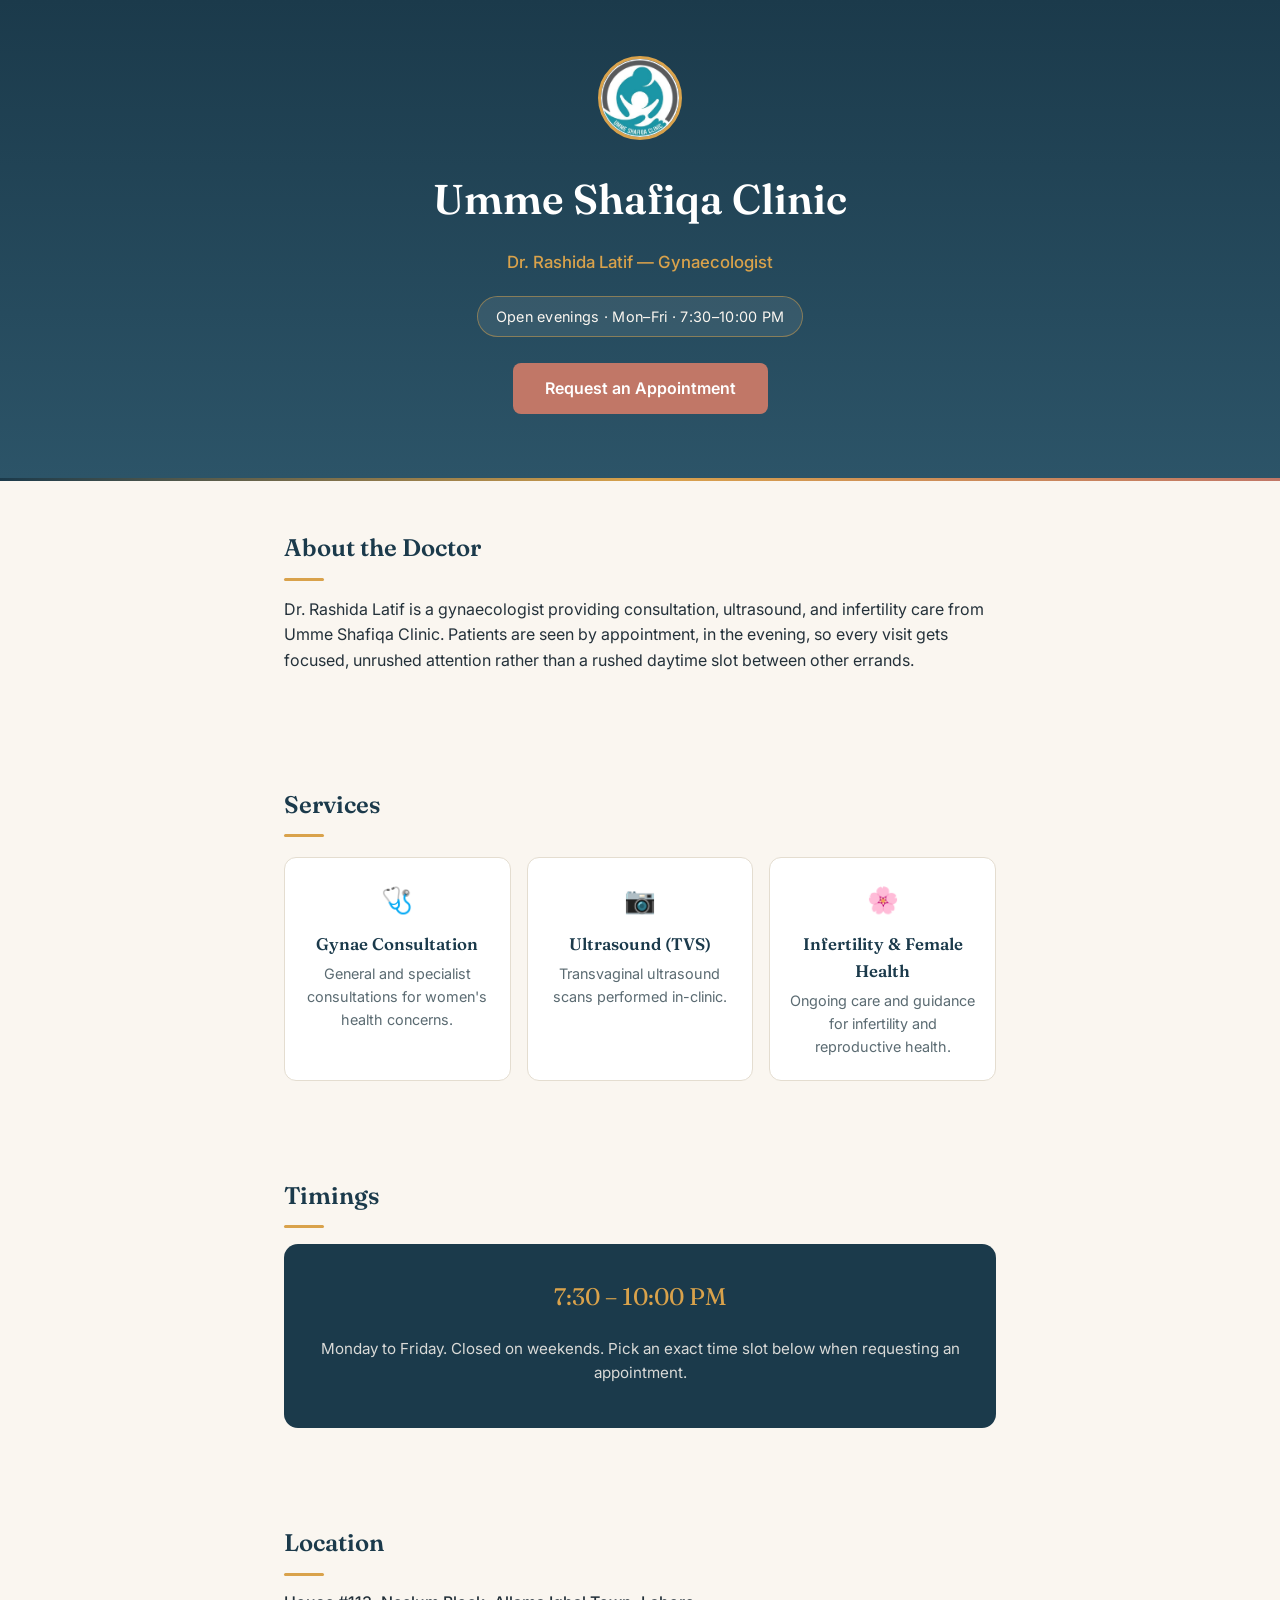
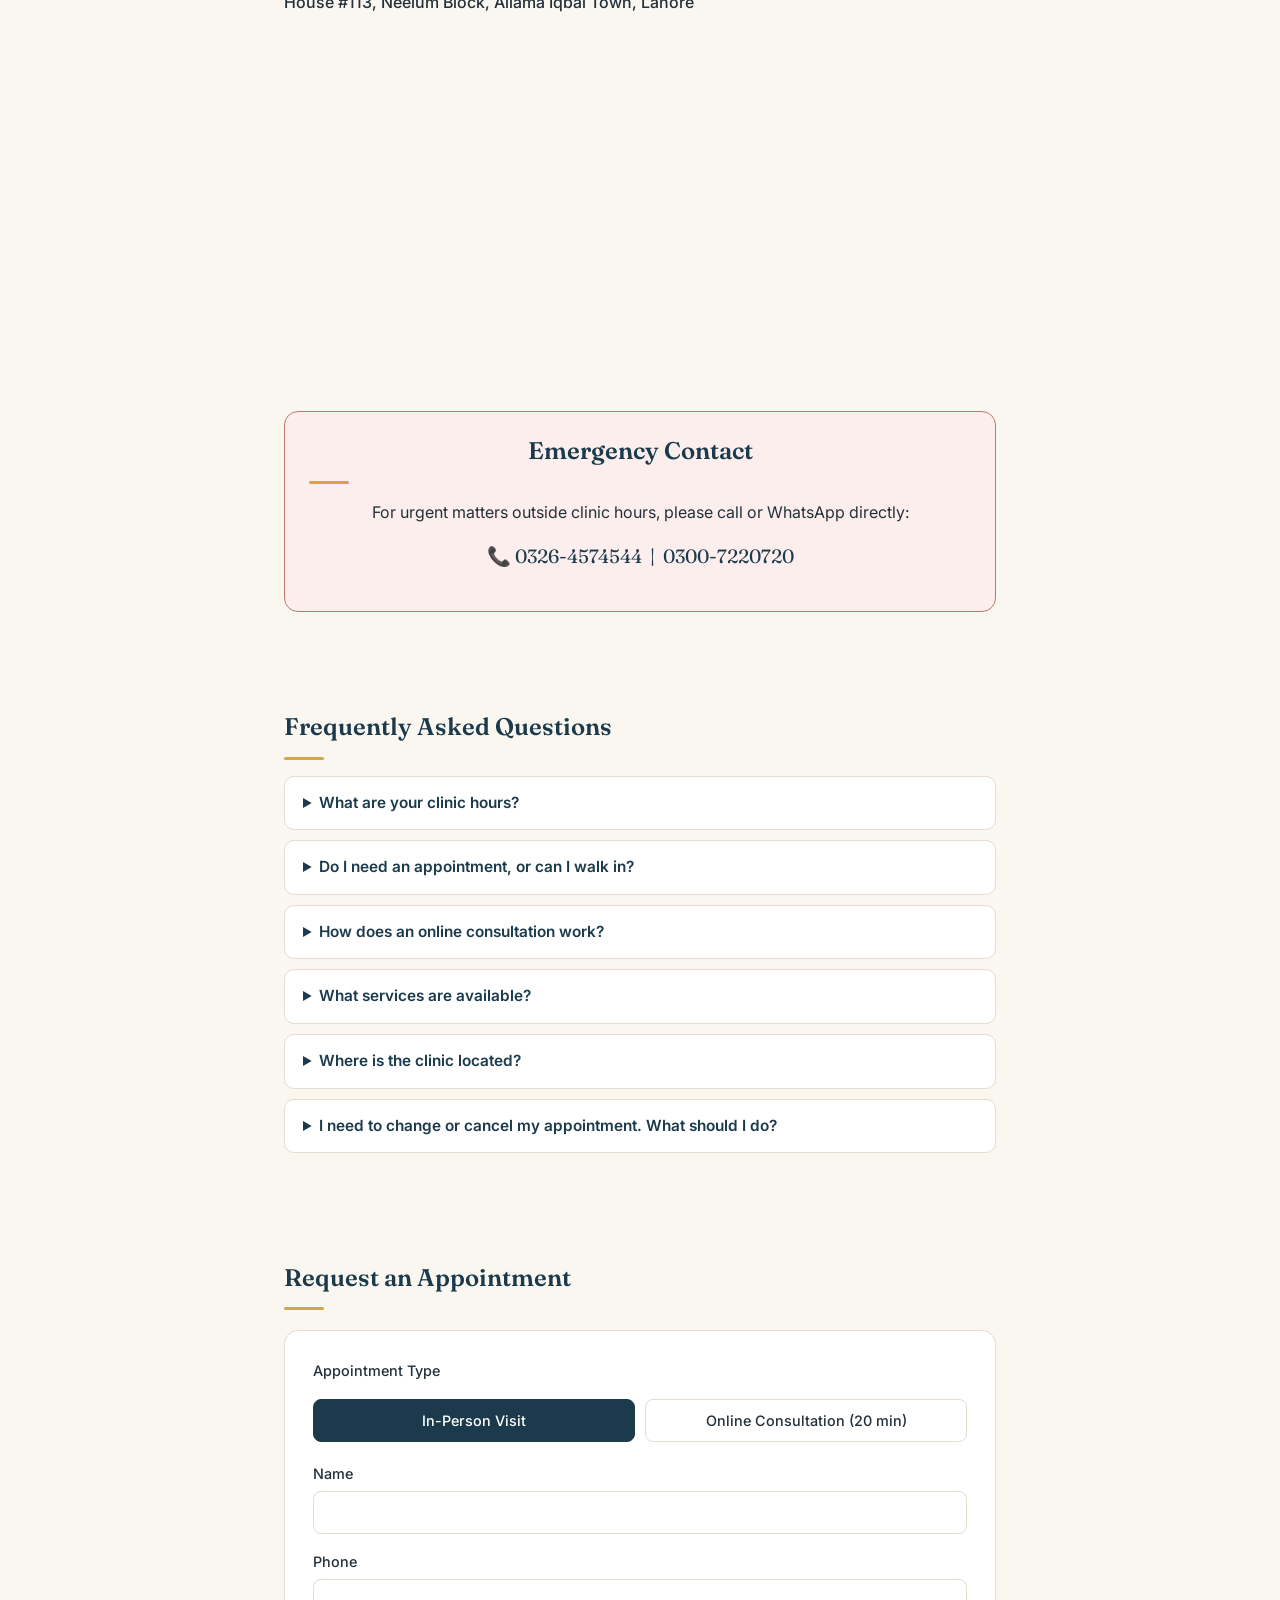
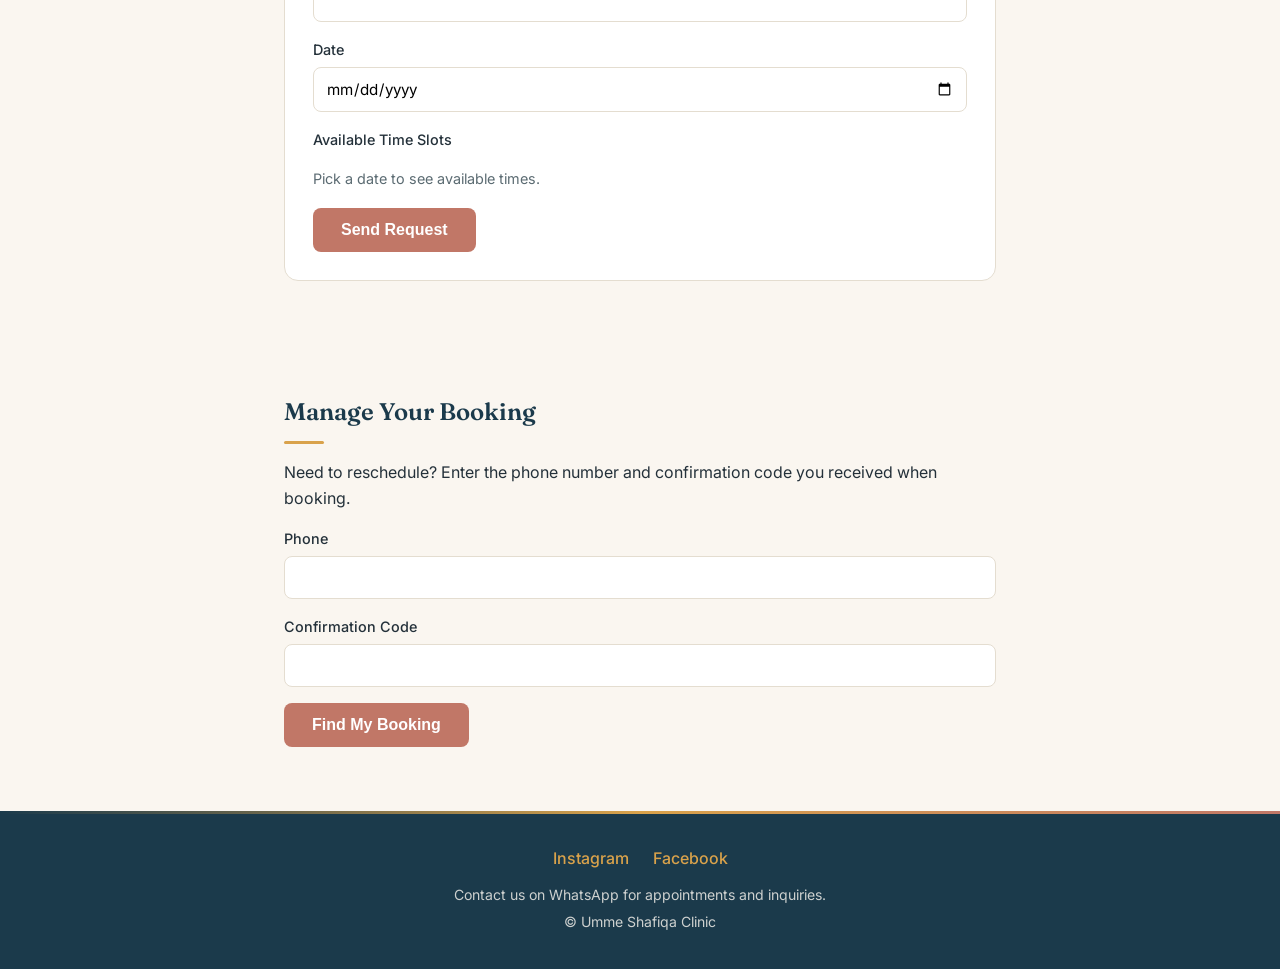
==== index.html @ 38d0b1f6 "Add confirmation codes, refund-flag email, and patient self-service reschedule" ====
<!DOCTYPE html>
<html lang="en">
<head>
<meta charset="UTF-8">
<meta name="viewport" content="width=device-width, initial-scale=1.0">
<title>Umme Shafiqa Clinic — Dr. Rashida Latif, Gynaecologist</title>
<meta name="description" content="Evening gynaecology consultations, ultrasound, and infertility care with Dr. Rashida Latif in Allama Iqbal Town, Lahore.">
<link rel="stylesheet" href="style.css">
<link rel="icon" type="image/jpeg" href="logo.jpeg">
</head>
<body>

<header class="hero">
  <img src="logo.jpeg" alt="Umme Shafiqa Clinic Logo" class="logo">
  <h1>Umme Shafiqa Clinic</h1>
  <p class="doctor">Dr. Rashida Latif — Gynaecologist</p>
  <span class="hours-badge">Open evenings · Mon–Fri · 7:30–10:00 PM</span>
  <br>
  <a href="#appointment" class="hero-cta">Request an Appointment</a>
</header>
<hr class="horizon">

<section class="info">
  <h2>About the Doctor</h2>
  <p>Dr. Rashida Latif is a gynaecologist providing consultation, ultrasound, and infertility care from Umme Shafiqa Clinic. Patients are seen by appointment, in the evening, so every visit gets focused, unrushed attention rather than a rushed daytime slot between other errands.</p>
</section>

<section class="info">
  <h2>Services</h2>
  <div class="services-grid">
    <div class="service-card">
      <div class="icon">🩺</div>
      <h3>Gynae Consultation</h3>
      <p>General and specialist consultations for women's health concerns.</p>
    </div>
    <div class="service-card">
      <div class="icon">📷</div>
      <h3>Ultrasound (TVS)</h3>
      <p>Transvaginal ultrasound scans performed in-clinic.</p>
    </div>
    <div class="service-card">
      <div class="icon">🌸</div>
      <h3>Infertility &amp; Female Health</h3>
      <p>Ongoing care and guidance for infertility and reproductive health.</p>
    </div>
  </div>
</section>

<section class="info">
  <h2>Timings</h2>
  <div class="timings-strip">
    <span class="slot">7:30 – 10:00 PM</span>
    <p>Monday to Friday. Closed on weekends. Pick an exact time slot below when requesting an appointment.</p>
  </div>
</section>

<section class="info">
  <h2>Location</h2>
  <p class="address">House #113, Neelum Block, Allama Iqbal Town, Lahore</p>
  <iframe class="map-frame" loading="lazy"
    src="https://www.google.com/maps?q=House+113+Neelum+Block+Allama+Iqbal+Town+Lahore&output=embed">
  </iframe>
</section>

<section class="info">
  <div class="emergency-strip">
    <h2>Emergency Contact</h2>
    <p>For urgent matters outside clinic hours, please call or WhatsApp directly:</p>
    <p class="emergency-numbers">📞 0326-4574544 &nbsp;|&nbsp; 0300-7220720</p>
  </div>
</section>

<section class="info">
  <h2>Frequently Asked Questions</h2>
  <div class="faq-list">
    <details class="faq-item">
      <summary>What are your clinic hours?</summary>
      <p>Monday to Friday, 7:30 PM to 10:00 PM. Closed on weekends.</p>
    </details>
    <details class="faq-item">
      <summary>Do I need an appointment, or can I walk in?</summary>
      <p>Appointments are strongly recommended. You can request a specific time slot through the form below, either for an in-person visit or an online consultation.</p>
    </details>
    <details class="faq-item">
      <summary>How does an online consultation work?</summary>
      <p>Select "Online Consultation" when booking, pay the consultation fee via JazzCash/EasyPaisa or Meezan Bank, and upload a screenshot of the payment. Your slot is confirmed once the payment is verified.</p>
    </details>
    <details class="faq-item">
      <summary>What services are available?</summary>
      <p>Gynaecological consultations, transvaginal ultrasound (TVS), and infertility and female health care.</p>
    </details>
    <details class="faq-item">
      <summary>Where is the clinic located?</summary>
      <p>House #113, Neelum Block, Allama Iqbal Town, Lahore. See the map above for directions.</p>
    </details>
    <details class="faq-item">
      <summary>I need to change or cancel my appointment. What should I do?</summary>
      <p>Please contact us directly on WhatsApp or call the number listed under Emergency Contact above.</p>
    </details>
  </div>
</section>

<section class="info" id="appointment">
  <h2>Request an Appointment</h2>
  <form id="appointment-form">
    <label>Appointment Type</label>
    <div class="type-toggle">
      <button type="button" class="type-btn selected" data-type="physical">In-Person Visit</button>
      <button type="button" class="type-btn" data-type="online">Online Consultation (20 min)</button>
    </div>

    <div id="payment-info" class="payment-info" style="display:none;">
      <h3>Payment Details</h3>
      <p>Please pay the consultation fee via one of the below, then upload a screenshot of the payment before submitting.</p>
      <p><strong>JazzCash / EasyPaisa:</strong> 0300-7605291</p>
      <p><strong>Meezan Bank:</strong> 02120103496572</p>
      <p><strong>Account Title:</strong> Rashida Parveen</p>
      <label>Payment Screenshot
        <input type="file" id="payment_screenshot" accept="image/*">
      </label>
    </div>

    <label>Name
      <input type="text" id="name" required>
    </label>
    <label>Phone
      <input type="tel" id="phone" required>
    </label>
    <label>Date
      <input type="date" id="appointment_date" required>
    </label>
    <label>Available Time Slots</label>
    <div id="slot-picker" class="slot-picker">
      <p class="slot-hint">Pick a date to see available times.</p>
    </div>
    <input type="hidden" id="selected_slot">
    <button type="submit" id="submit-btn" disabled>Send Request</button>
  </form>
  <p id="form-message"></p>
</section>

<section class="info" id="manage-booking">
  <h2>Manage Your Booking</h2>
  <p>Need to reschedule? Enter the phone number and confirmation code you received when booking.</p>
  <form id="lookup-form">
    <label>Phone
      <input type="tel" id="lookup-phone" required>
    </label>
    <label>Confirmation Code
      <input type="text" id="lookup-code" required style="text-transform: uppercase;">
    </label>
    <button type="submit">Find My Booking</button>
  </form>
  <p id="lookup-message"></p>

  <div id="reschedule-panel" style="display:none;">
    <h3 id="reschedule-current"></h3>
    <label>New Date
      <input type="date" id="reschedule-date">
    </label>
    <label>New Time</label>
    <div id="reschedule-slot-picker" class="slot-picker"></div>
    <input type="hidden" id="reschedule-selected-slot">
    <button type="button" id="reschedule-submit-btn" disabled>Confirm New Time</button>
  </div>
</section>

<hr class="horizon">
<footer>
  <div class="social-links">
    <a href="https://instagram.com/ummeshafiqaclinic" target="_blank" rel="noopener">Instagram</a>
    <a href="#" target="_blank" rel="noopener">Facebook</a>
  </div>
  <p>Contact us on WhatsApp for appointments and inquiries.</p>
  <p>&copy; Umme Shafiqa Clinic</p>
</footer>

<script>
const BACKEND = 'https://umme-shafiqa-backend-b8cwevgzcfgya3fe.austriaeast-01.azurewebsites.net';
let appointmentType = 'physical';
document.querySelectorAll('.type-btn').forEach(btn => {
  btn.addEventListener('click', () => {
    document.querySelectorAll('.type-btn').forEach(b => b.classList.remove('selected'));
    btn.classList.add('selected');
    appointmentType = btn.dataset.type;
    document.getElementById('payment-info').style.display = appointmentType === 'online' ? 'block' : 'none';
  });
});
const dateInput = document.getElementById('appointment_date');
const todayStr = new Date().toLocaleDateString('en-CA'); // YYYY-MM-DD in local time
dateInput.min = todayStr;
const slotPicker = document.getElementById('slot-picker');
const selectedSlotInput = document.getElementById('selected_slot');
const submitBtn = document.getElementById('submit-btn');

function formatTime12h(t) {
  const [h, m] = t.split(':').map(Number);
  const period = h >= 12 ? 'PM' : 'AM';
  const hour12 = ((h + 11) % 12) + 1;
  return `${hour12}:${m.toString().padStart(2, '0')} ${period}`;
}

dateInput.addEventListener('change', () => {
  const chosenDate = dateInput.value;
  selectedSlotInput.value = '';
  submitBtn.disabled = true;
  if (!chosenDate) return;

  slotPicker.innerHTML = '<p class="slot-hint">Loading available times...</p>';

  fetch(`${BACKEND}/available-slots?for_date=${chosenDate}`)
    .then(res => res.json())
    .then(data => {
      if (!data.open) {
        slotPicker.innerHTML = '<p class="slot-hint">Clinic is closed on this day. Please choose Mon–Fri.</p>';
        return;
      }
      slotPicker.innerHTML = '';
      data.slots.forEach(slot => {
        const btn = document.createElement('button');
        btn.type = 'button';
        const disabled = slot.full || slot.past;
        let label = formatTime12h(slot.time);
        if (slot.past) label += ' — Past';
        else if (slot.full) label += ' — Fully Booked';
        btn.className = 'slot-btn' + (disabled ? ' full' : '');
        btn.textContent = label;
        btn.disabled = disabled;
        btn.title = slot.past ? 'This time has already passed' : (slot.full ? 'Fully booked, please choose another time' : `${slot.remaining} spot(s) left`);
        btn.addEventListener('click', () => {
          document.querySelectorAll('.slot-btn').forEach(b => b.classList.remove('selected'));
          btn.classList.add('selected');
          selectedSlotInput.value = slot.time;
          submitBtn.disabled = false;
        });
        slotPicker.appendChild(btn);
      });
    })
    .catch(() => {
      slotPicker.innerHTML = '<p class="slot-hint">Could not load slots. Please try again.</p>';
    });
});

document.getElementById('appointment-form').addEventListener('submit', function(e) {
  e.preventDefault();
  if (!selectedSlotInput.value) return;

  if (dateInput.value < todayStr) {
    document.getElementById('form-message').textContent = "Please choose a present or future date.";
    return;
  }

  const screenshotInput = document.getElementById('payment_screenshot');
  if (appointmentType === 'online' && (!screenshotInput.files || screenshotInput.files.length === 0)) {
    document.getElementById('form-message').textContent = "Please upload your payment screenshot to book an online consultation.";
    return;
  }

  const formData = new FormData();
  formData.append('name', document.getElementById('name').value);
  formData.append('phone', document.getElementById('phone').value);
  formData.append('appointment_date', dateInput.value);
  formData.append('appointment_time', selectedSlotInput.value);
  formData.append('appointment_type', appointmentType);
  if (appointmentType === 'online' && screenshotInput.files[0]) {
    formData.append('payment_screenshot', screenshotInput.files[0]);
  }

  fetch(`${BACKEND}/inquiries`, {
    method: 'POST',
    body: formData
  })
  .then(async res => {
    const result = await res.json();
    if (!res.ok) throw new Error(result.detail || 'Something went wrong');
    const baseMessage = appointmentType === 'online'
      ? "Thank you! Your request is pending — we'll confirm once your payment is verified."
      : "Thank you! Your request has been received.";
    document.getElementById('form-message').innerHTML =
      `${baseMessage}<br><strong>Your confirmation code: ${result.confirmation_code}</strong><br>Save this — you'll need your phone number and this code to reschedule below if needed.`;
    document.getElementById('appointment-form').reset();
    document.querySelectorAll('.type-btn').forEach(b => b.classList.remove('selected'));
    document.querySelector('.type-btn[data-type="physical"]').classList.add('selected');
    appointmentType = 'physical';
    document.getElementById('payment-info').style.display = 'none';
    slotPicker.innerHTML = '<p class="slot-hint">Pick a date to see available times.</p>';
    submitBtn.disabled = true;
  })
  .catch(err => {
    document.getElementById('form-message').textContent = err.message || "Something went wrong. Please try WhatsApp instead.";
  });
});

// --- Manage Your Booking (self-service reschedule) ---
let activeLookup = null;
const rescheduleDateInput = document.getElementById('reschedule-date');
const rescheduleSlotPicker = document.getElementById('reschedule-slot-picker');
const rescheduleSelectedSlot = document.getElementById('reschedule-selected-slot');
const rescheduleSubmitBtn = document.getElementById('reschedule-submit-btn');
rescheduleDateInput.min = todayStr;

document.getElementById('lookup-form').addEventListener('submit', function(e) {
  e.preventDefault();
  const phone = document.getElementById('lookup-phone').value;
  const code = document.getElementById('lookup-code').value;
  document.getElementById('lookup-message').textContent = 'Searching...';

  fetch(`${BACKEND}/my-booking/lookup`, {
    method: 'POST',
    headers: {'Content-Type': 'application/json'},
    body: JSON.stringify({ phone, confirmation_code: code })
  })
  .then(async res => {
    const result = await res.json();
    if (!res.ok) throw new Error(result.detail || 'Booking not found');
    activeLookup = { phone, confirmation_code: code };
    document.getElementById('lookup-message').textContent = '';
    document.getElementById('reschedule-panel').style.display = 'block';
    const typeLabel = result.appointment_type === 'online' ? 'Online Consultation' : 'In-Person Visit';
    document.getElementById('reschedule-current').textContent =
      `${result.name} — currently booked: ${result.appointment_date} at ${formatTime12h(result.appointment_time)} (${typeLabel})`;
  })
  .catch(err => {
    activeLookup = null;
    document.getElementById('reschedule-panel').style.display = 'none';
    document.getElementById('lookup-message').textContent = err.message;
  });
});

rescheduleDateInput.addEventListener('change', () => {
  const chosenDate = rescheduleDateInput.value;
  rescheduleSelectedSlot.value = '';
  rescheduleSubmitBtn.disabled = true;
  if (!chosenDate) return;

  rescheduleSlotPicker.innerHTML = '<p class="slot-hint">Loading available times...</p>';
  fetch(`${BACKEND}/available-slots?for_date=${chosenDate}`)
    .then(res => res.json())
    .then(data => {
      if (!data.open) {
        rescheduleSlotPicker.innerHTML = '<p class="slot-hint">Clinic is closed on this day. Please choose Mon–Fri.</p>';
        return;
      }
      rescheduleSlotPicker.innerHTML = '';
      data.slots.forEach(slot => {
        const btn = document.createElement('button');
        btn.type = 'button';
        const disabled = slot.full || slot.past;
        let label = formatTime12h(slot.time);
        if (slot.past) label += ' — Past';
        else if (slot.full) label += ' — Fully Booked';
        btn.className = 'slot-btn' + (disabled ? ' full' : '');
        btn.textContent = label;
        btn.disabled = disabled;
        btn.addEventListener('click', () => {
          document.querySelectorAll('#reschedule-slot-picker .slot-btn').forEach(b => b.classList.remove('selected'));
          btn.classList.add('selected');
          rescheduleSelectedSlot.value = slot.time;
          rescheduleSubmitBtn.disabled = false;
        });
        rescheduleSlotPicker.appendChild(btn);
      });
    })
    .catch(() => {
      rescheduleSlotPicker.innerHTML = '<p class="slot-hint">Could not load slots. Please try again.</p>';
    });
});

rescheduleSubmitBtn.addEventListener('click', () => {
  if (!activeLookup || !rescheduleSelectedSlot.value) return;
  fetch(`${BACKEND}/my-booking/reschedule`, {
    method: 'POST',
    headers: {'Content-Type': 'application/json'},
    body: JSON.stringify({
      phone: activeLookup.phone,
      confirmation_code: activeLookup.confirmation_code,
      new_date: rescheduleDateInput.value,
      new_time: rescheduleSelectedSlot.value
    })
  })
  .then(async res => {
    const result = await res.json();
    if (!res.ok) throw new Error(result.detail || 'Could not reschedule');
    document.getElementById('lookup-message').textContent =
      `Done — your appointment is now on ${result.new_date} at ${formatTime12h(result.new_time)}.`;
    document.getElementById('reschedule-panel').style.display = 'none';
    document.getElementById('lookup-form').reset();
  })
  .catch(err => {
    alert(err.message);
  });
});
</script>

</body>
</html>
---- style.css ----
@import url('https://fonts.googleapis.com/css2?family=Fraunces:opsz,wght@9..144,400;9..144,500;9..144,600&family=Inter:wght@400;500;600&display=swap');

:root {
  --navy: #1B3A4B;
  --navy-light: #2C5468;
  --cream: #FAF6F0;
  --amber: #D9A24B;
  --rose: #C17767;
  --slate: #24313A;
  --slate-soft: #5B6B72;
  --line: #E4DDD0;
}

* { box-sizing: border-box; }

body {
  margin: 0;
  font-family: 'Inter', sans-serif;
  background: var(--cream);
  color: var(--slate);
  line-height: 1.6;
}

h1, h2, h3 {
  font-family: 'Fraunces', serif;
  font-weight: 600;
  margin: 0 0 0.4em;
}

a { color: var(--navy); }

/* Horizon divider — the signature element: a dusk gradient line between sections */
.horizon {
  height: 3px;
  width: 100%;
  background: linear-gradient(90deg, var(--navy) 0%, var(--amber) 50%, var(--rose) 100%);
  border: none;
  margin: 0;
}

/* Hero */
header.hero {
  background: linear-gradient(180deg, var(--navy) 0%, var(--navy-light) 100%);
  color: var(--cream);
  text-align: center;
  padding: 56px 24px 64px;
}

header.hero .logo {
  width: 84px;
  height: 84px;
  border-radius: 50%;
  object-fit: cover;
  border: 3px solid var(--amber);
  margin-bottom: 18px;
}

header.hero h1 {
  font-size: clamp(1.8rem, 4vw, 2.6rem);
  color: #fff;
}

header.hero .doctor {
  font-size: 1.05rem;
  color: var(--amber);
  margin-bottom: 20px;
  font-weight: 500;
}

.hours-badge {
  display: inline-block;
  background: rgba(255,255,255,0.08);
  border: 1px solid rgba(217,162,75,0.5);
  color: var(--cream);
  padding: 8px 18px;
  border-radius: 999px;
  font-size: 0.9rem;
  letter-spacing: 0.3px;
  margin-bottom: 26px;
}

.hero-cta {
  display: inline-block;
  background: var(--rose);
  color: #fff;
  text-decoration: none;
  font-weight: 600;
  padding: 13px 32px;
  border-radius: 8px;
  font-size: 1rem;
  transition: transform 0.15s ease, box-shadow 0.15s ease;
}

.hero-cta:hover {
  transform: translateY(-2px);
  box-shadow: 0 6px 18px rgba(0,0,0,0.2);
}

/* Sections */
section.info {
  max-width: 760px;
  margin: 0 auto;
  padding: 48px 24px;
}

section.info h2 {
  font-size: 1.5rem;
  color: var(--navy);
  margin-bottom: 0.6em;
}

section.info h2::after {
  content: "";
  display: block;
  width: 40px;
  height: 3px;
  background: var(--amber);
  margin-top: 10px;
  border-radius: 2px;
}

/* Services as cards */
.services-grid {
  display: grid;
  grid-template-columns: repeat(auto-fit, minmax(200px, 1fr));
  gap: 16px;
  margin-top: 20px;
}

.service-card {
  background: #fff;
  border: 1px solid var(--line);
  border-radius: 12px;
  padding: 22px 18px;
  text-align: center;
}

.service-card .icon {
  font-size: 1.6rem;
  margin-bottom: 10px;
}

.service-card h3 {
  font-size: 1.05rem;
  color: var(--navy);
  margin-bottom: 4px;
}

.service-card p {
  font-size: 0.9rem;
  color: var(--slate-soft);
  margin: 0;
}

/* Timings — the evening-hours highlight strip */
.timings-strip {
  background: var(--navy);
  color: var(--cream);
  border-radius: 14px;
  padding: 28px 24px;
  text-align: center;
  margin-top: 16px;
}

.timings-strip .slot {
  display: inline-block;
  font-family: 'Fraunces', serif;
  font-size: 1.5rem;
  color: var(--amber);
  margin: 6px 14px;
}

.timings-strip p {
  margin-top: 14px;
  color: rgba(250,246,240,0.85);
  font-size: 0.95rem;
}

/* Location */
.map-frame {
  width: 100%;
  height: 260px;
  border: 0;
  border-radius: 12px;
  margin-top: 16px;
}

.address {
  margin-top: 14px;
  font-weight: 500;
  color: var(--slate);
}

/* Emergency Contact */
.emergency-strip {
  background: #FBEEEC;
  border: 1px solid var(--rose);
  border-radius: 14px;
  padding: 20px 24px;
  text-align: center;
}

.emergency-strip h2 {
  color: var(--rose);
  font-size: 1.2rem;
}

.emergency-strip h2::after { display: none; }

.emergency-numbers {
  font-family: 'Fraunces', serif;
  font-size: 1.2rem;
  color: var(--navy);
  margin-top: 6px;
}

/* FAQ */
.faq-list {
  margin-top: 16px;
}

.faq-item {
  background: #fff;
  border: 1px solid var(--line);
  border-radius: 10px;
  padding: 14px 18px;
  margin-bottom: 10px;
}

.faq-item summary {
  font-weight: 600;
  color: var(--navy);
  cursor: pointer;
  font-size: 0.96rem;
}

.faq-item p {
  margin: 10px 0 0;
  color: var(--slate-soft);
  font-size: 0.92rem;
}

/* Form */
form#appointment-form {
  background: #fff;
  border: 1px solid var(--line);
  border-radius: 14px;
  padding: 28px;
  margin-top: 20px;
}

form label {
  display: block;
  font-size: 0.9rem;
  font-weight: 500;
  color: var(--slate);
  margin-bottom: 16px;
}

form input {
  width: 100%;
  margin-top: 6px;
  padding: 11px 12px;
  border: 1px solid var(--line);
  border-radius: 8px;
  font-family: 'Inter', sans-serif;
  font-size: 0.95rem;
}

form input:focus {
  outline: 2px solid var(--amber);
  outline-offset: 1px;
  border-color: var(--amber);
}

form button {
  background: var(--rose);
  color: #fff;
  border: none;
  font-weight: 600;
  padding: 13px 28px;
  border-radius: 8px;
  font-size: 1rem;
  cursor: pointer;
  transition: transform 0.15s ease;
}

form button:hover { transform: translateY(-1px); }

.type-toggle {
  display: flex;
  gap: 10px;
  margin: 8px 0 20px;
}

.type-btn {
  flex: 1;
  padding: 12px;
  border: 1px solid var(--line);
  border-radius: 8px;
  background: #fff;
  color: var(--slate);
  font-family: 'Inter', sans-serif;
  font-size: 0.9rem;
  font-weight: 500;
  cursor: pointer;
  transition: all 0.15s ease;
}

.type-btn.selected {
  background: var(--navy);
  color: #fff;
  border-color: var(--navy);
}

.payment-info {
  background: #FFFBF3;
  border: 1px solid var(--amber);
  border-radius: 10px;
  padding: 18px 20px;
  margin-bottom: 20px;
}

.payment-info h3 {
  font-size: 1.05rem;
  color: var(--navy);
  margin-bottom: 8px;
}

.payment-info p {
  font-size: 0.9rem;
  margin: 4px 0;
}

.payment-info input[type="file"] {
  margin-top: 6px;
  width: 100%;
}

.slot-picker {
  display: flex;
  flex-wrap: wrap;
  gap: 10px;
  margin: 8px 0 18px;
}

.slot-hint {
  font-size: 0.9rem;
  color: var(--slate-soft);
  margin: 0;
}

.slot-btn {
  padding: 10px 16px;
  border: 1px solid var(--line);
  border-radius: 8px;
  background: #fff;
  color: var(--slate);
  font-family: 'Inter', sans-serif;
  font-size: 0.9rem;
  font-weight: 500;
  cursor: pointer;
  transition: all 0.15s ease;
  box-shadow: 0 1px 3px rgba(27,58,75,0.06);
}

.slot-btn:hover:not(:disabled) {
  border-color: var(--amber);
  background: #FFFBF3;
}

.slot-btn.selected {
  background: var(--navy);
  color: #fff;
  border-color: var(--navy);
}

.slot-btn.full,
.slot-btn:disabled {
  background: #EFEAE0;
  color: var(--slate-soft);
  border-color: var(--line);
  opacity: 1;
  cursor: not-allowed;
  box-shadow: none;
}

#form-message {
  margin-top: 14px;
  font-weight: 500;
  color: var(--navy);
}

/* Footer */
footer {
  background: var(--navy);
  color: rgba(250,246,240,0.8);
  text-align: center;
  padding: 32px 24px;
}

footer .social-links {
  margin-bottom: 12px;
}

footer .social-links a {
  color: var(--amber);
  text-decoration: none;
  margin: 0 10px;
  font-weight: 500;
}

footer p { margin: 4px 0; font-size: 0.88rem; }

@media (max-width: 480px) {
  header.hero { padding: 44px 18px 48px; }
  section.info { padding: 36px 18px; }
}
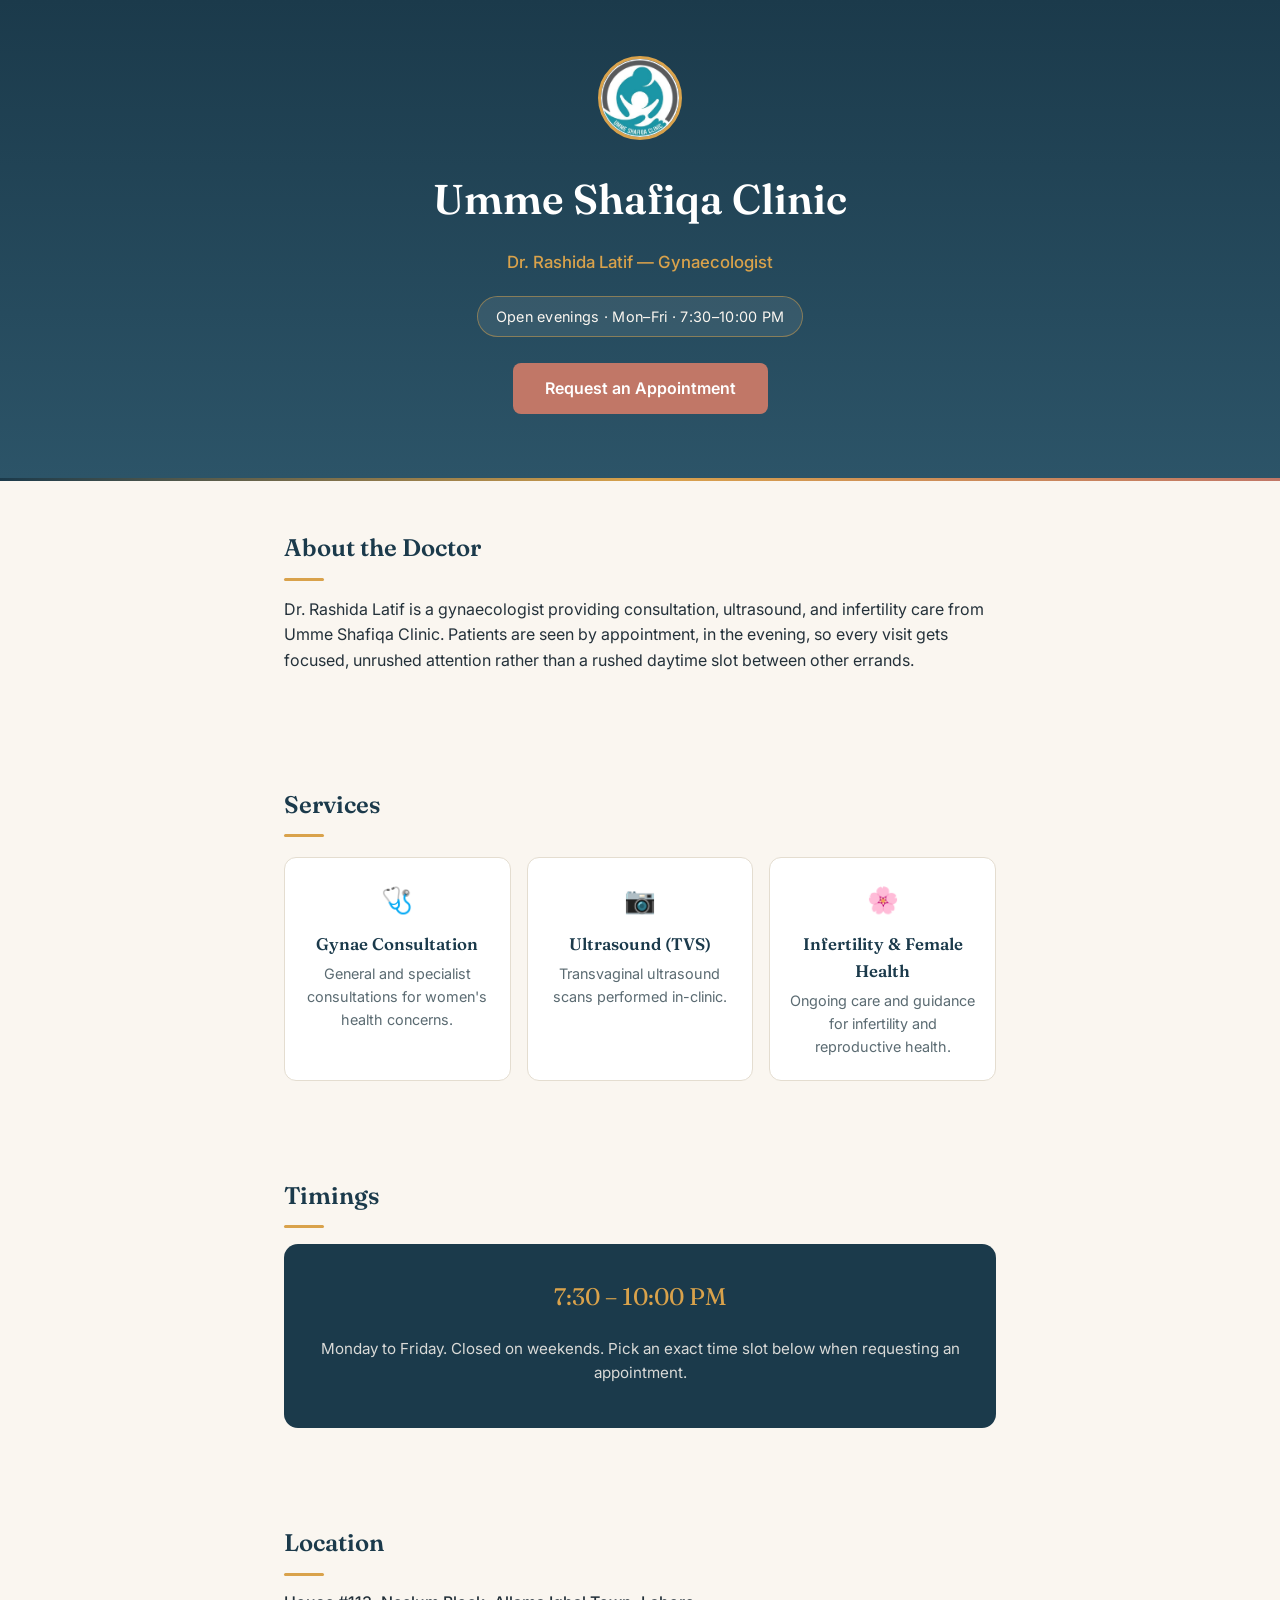
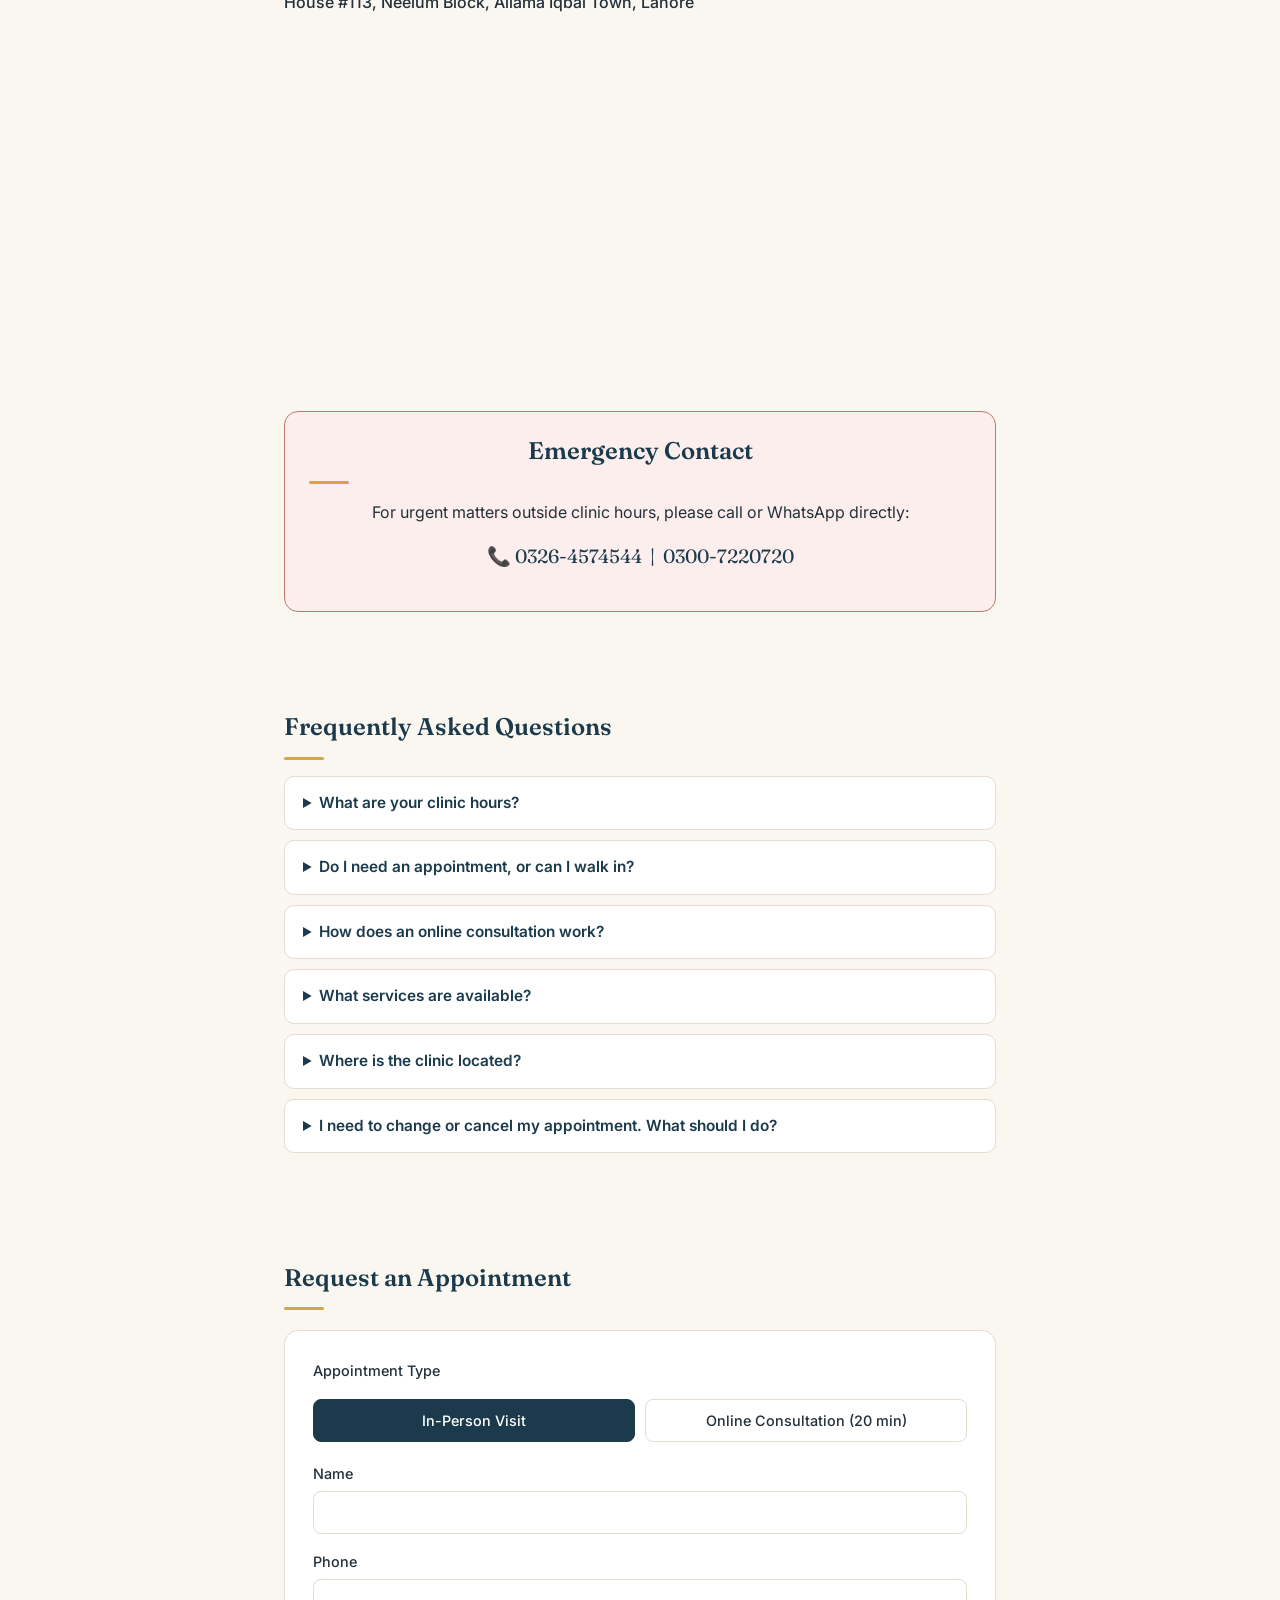
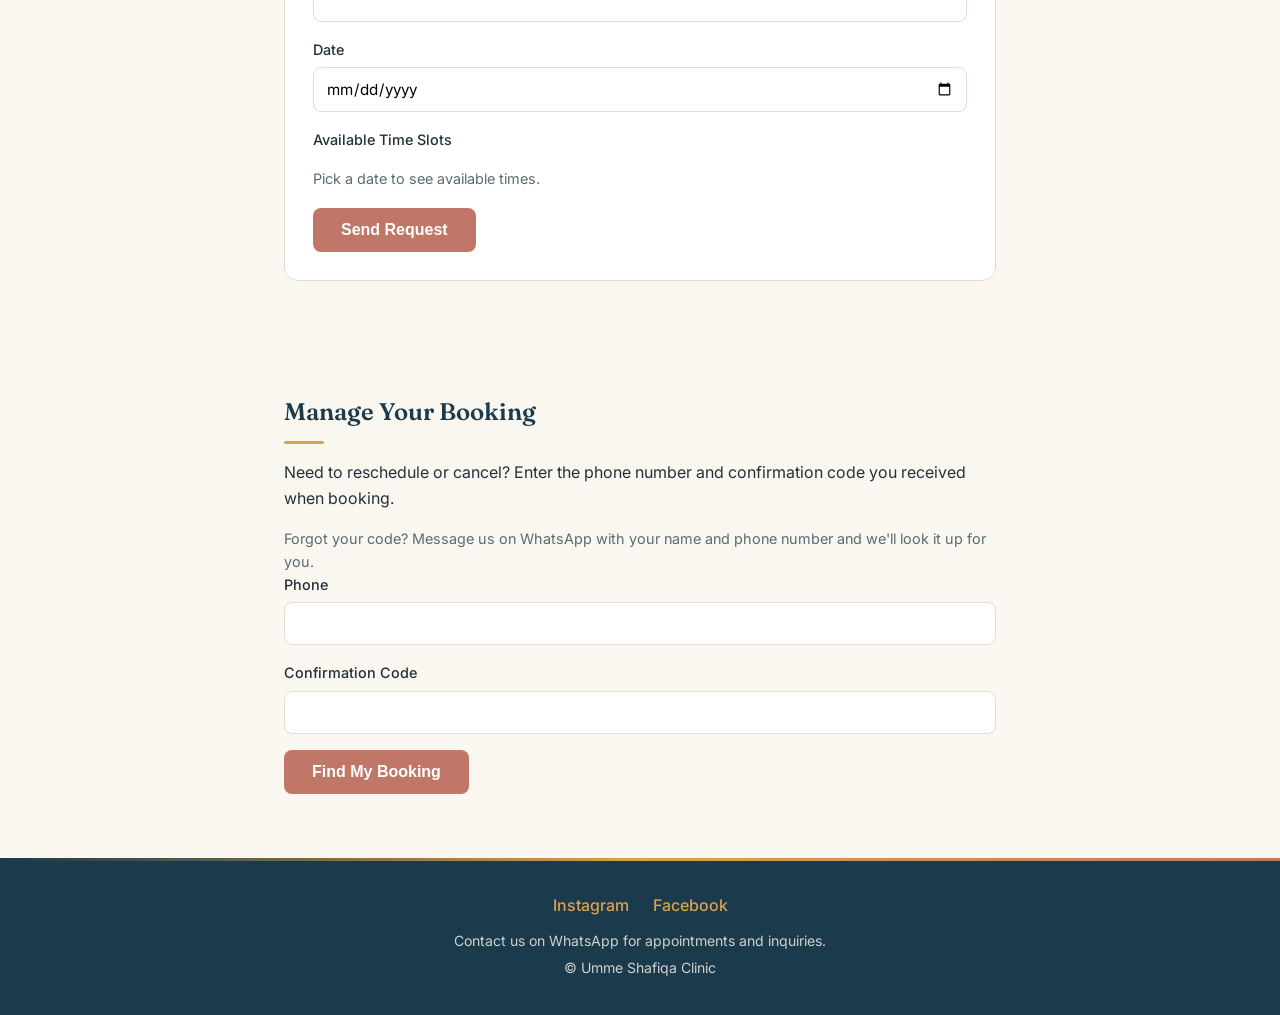
==== commit 5b37a852: "Add patient self-service cancel with refund/cancel notifications" ====
--- a/index.html
+++ b/index.html
@@ -141,7 +141,8 @@
 
 <section class="info" id="manage-booking">
   <h2>Manage Your Booking</h2>
-  <p>Need to reschedule? Enter the phone number and confirmation code you received when booking.</p>
+  <p>Need to reschedule or cancel? Enter the phone number and confirmation code you received when booking.</p>
+  <p class="slot-hint">Forgot your code? Message us on WhatsApp with your name and phone number and we'll look it up for you.</p>
   <form id="lookup-form">
     <label>Phone
       <input type="tel" id="lookup-phone" required>
@@ -162,6 +163,7 @@
     <div id="reschedule-slot-picker" class="slot-picker"></div>
     <input type="hidden" id="reschedule-selected-slot">
     <button type="button" id="reschedule-submit-btn" disabled>Confirm New Time</button>
+    <button type="button" id="cancel-my-booking-btn" class="cancel-my-booking-btn">Cancel This Appointment</button>
   </div>
 </section>
 
@@ -390,6 +392,31 @@
     alert(err.message);
   });
 });
+
+document.getElementById('cancel-my-booking-btn').addEventListener('click', () => {
+  if (!activeLookup) return;
+  if (!confirm('Are you sure you want to cancel this appointment? This cannot be undone.')) return;
+
+  fetch(`${BACKEND}/my-booking/cancel`, {
+    method: 'POST',
+    headers: {'Content-Type': 'application/json'},
+    body: JSON.stringify({
+      phone: activeLookup.phone,
+      confirmation_code: activeLookup.confirmation_code
+    })
+  })
+  .then(async res => {
+    const result = await res.json();
+    if (!res.ok) throw new Error(result.detail || 'Could not cancel');
+    document.getElementById('lookup-message').textContent = 'Your appointment has been cancelled.';
+    document.getElementById('reschedule-panel').style.display = 'none';
+    document.getElementById('lookup-form').reset();
+    activeLookup = null;
+  })
+  .catch(err => {
+    alert(err.message);
+  });
+});
 </script>
 
 </body>
--- a/style.css
+++ b/style.css
@@ -273,6 +273,20 @@
   border-color: var(--amber);
 }
 
+.cancel-my-booking-btn {
+  background: #fff;
+  color: var(--rose);
+  border: 1px solid var(--rose);
+  font-weight: 600;
+  padding: 12px 24px;
+  border-radius: 8px;
+  font-size: 0.95rem;
+  cursor: pointer;
+  margin-left: 10px;
+}
+
+.cancel-my-booking-btn:hover { background: #FBEEEC; }
+
 form button {
   background: var(--rose);
   color: #fff;
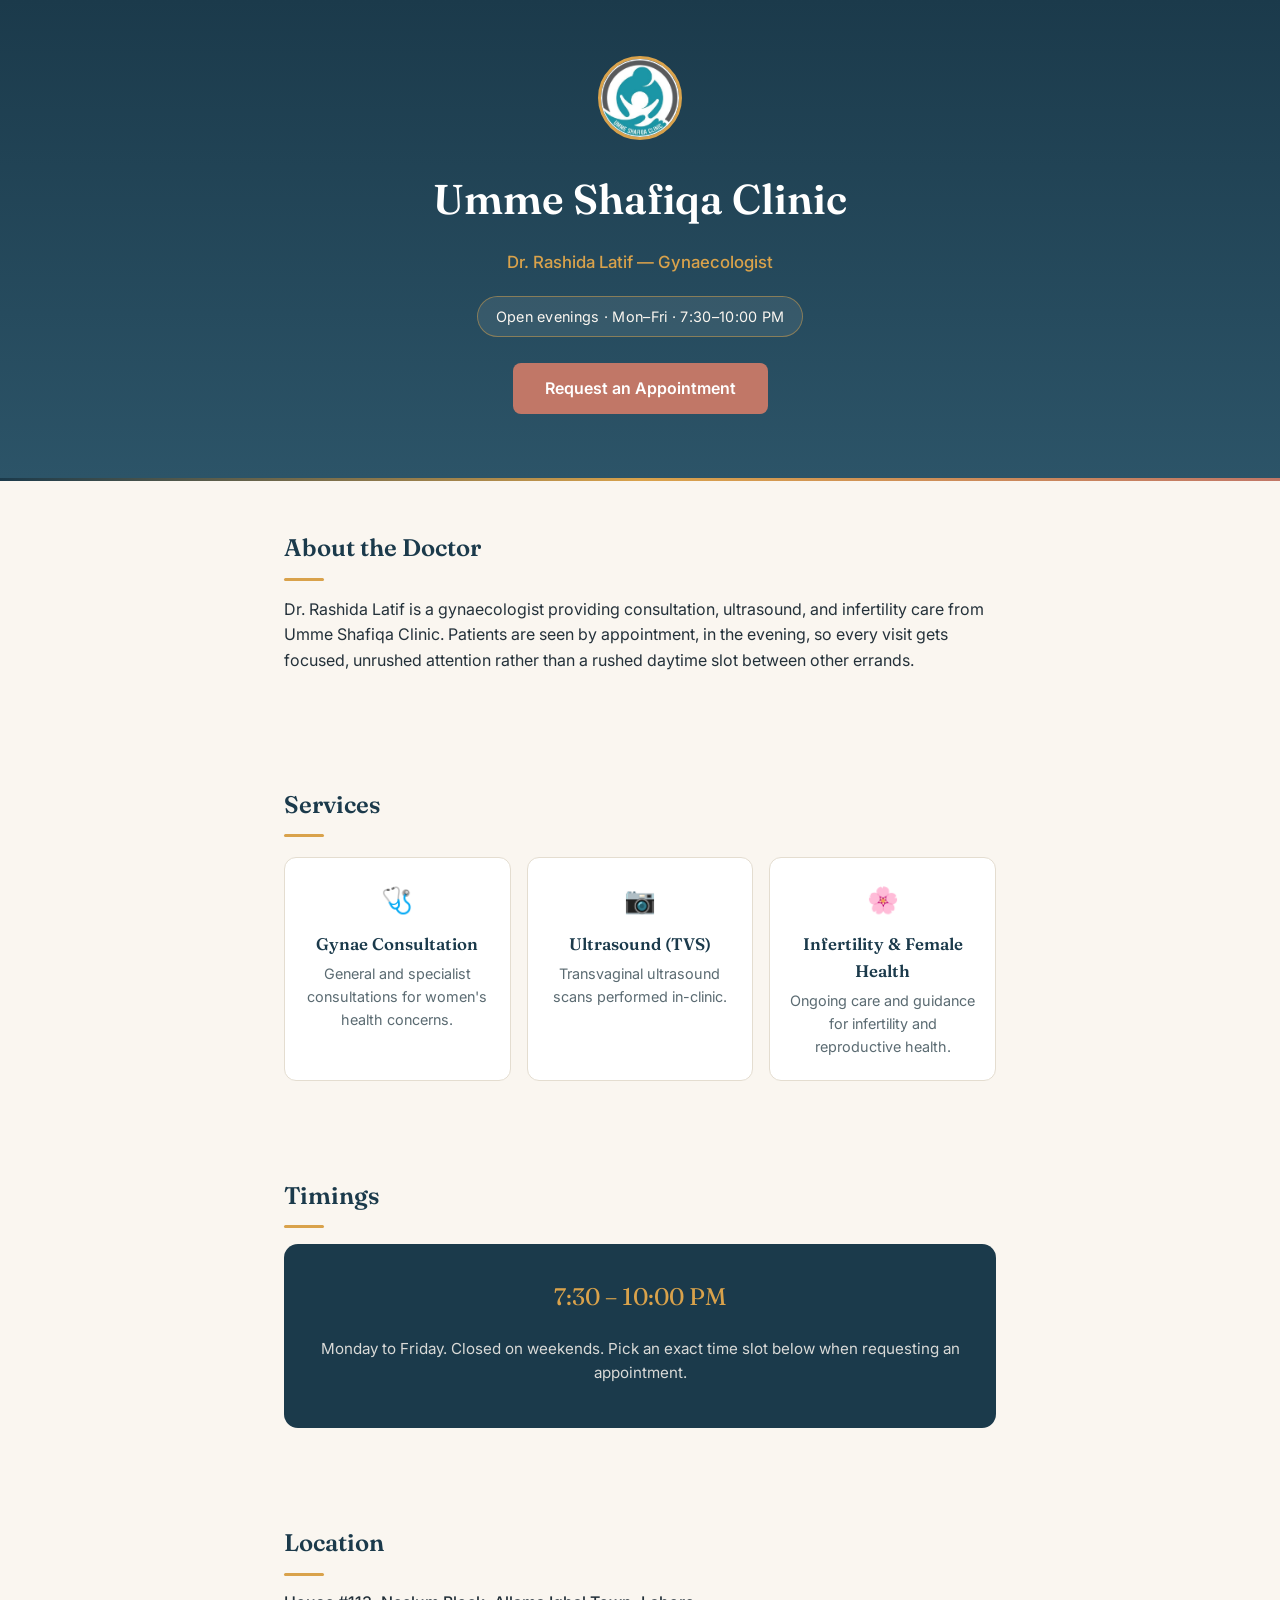
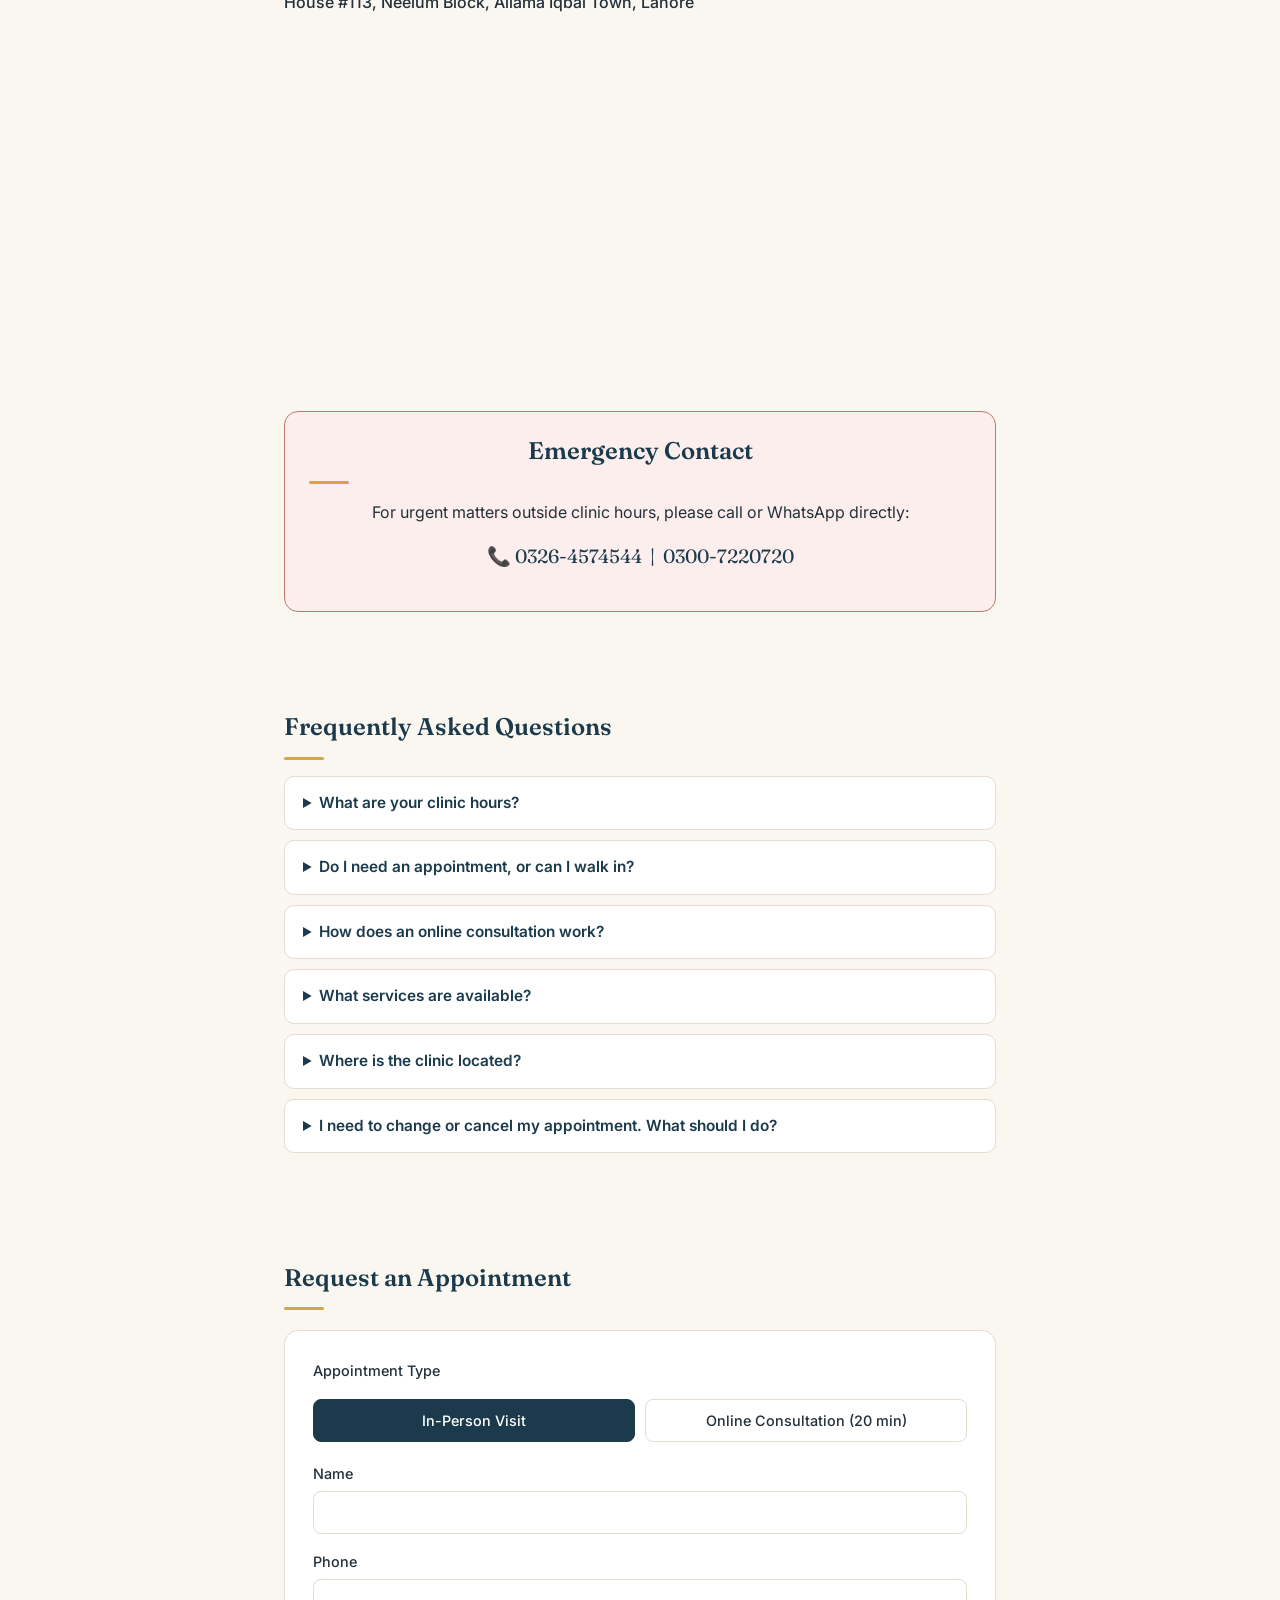
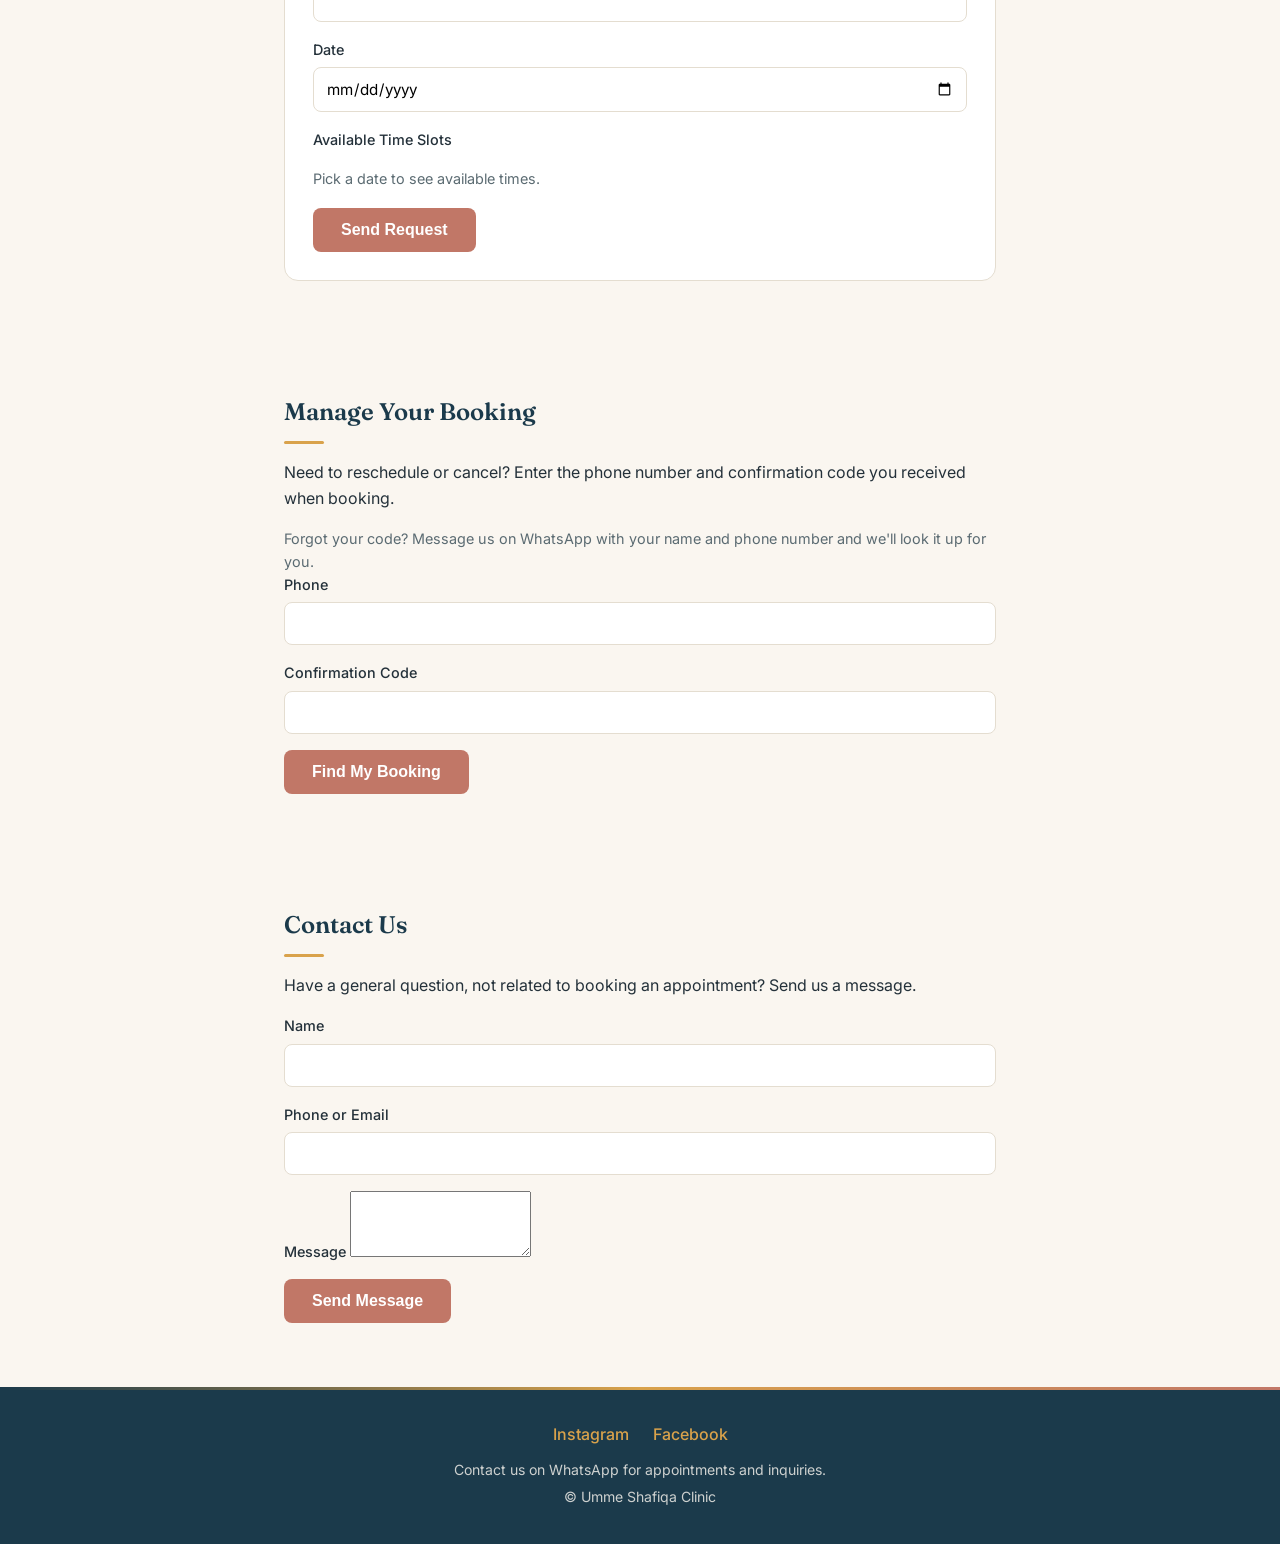
==== commit c89aea49: "Add Daily Schedule view and separate Contact Us messaging" ====
--- a/index.html
+++ b/index.html
@@ -165,6 +165,24 @@
     <button type="button" id="reschedule-submit-btn" disabled>Confirm New Time</button>
     <button type="button" id="cancel-my-booking-btn" class="cancel-my-booking-btn">Cancel This Appointment</button>
   </div>
+</section>
+
+<section class="info" id="contact-us">
+  <h2>Contact Us</h2>
+  <p>Have a general question, not related to booking an appointment? Send us a message.</p>
+  <form id="contact-form">
+    <label>Name
+      <input type="text" id="contact-name" required>
+    </label>
+    <label>Phone or Email
+      <input type="text" id="contact-info" required>
+    </label>
+    <label>Message
+      <textarea id="contact-message" rows="4" required></textarea>
+    </label>
+    <button type="submit">Send Message</button>
+  </form>
+  <p id="contact-form-message"></p>
 </section>
 
 <hr class="horizon">
@@ -417,6 +435,29 @@
     alert(err.message);
   });
 });
+
+// --- General Contact Us form ---
+document.getElementById('contact-form').addEventListener('submit', function(e) {
+  e.preventDefault();
+  const data = {
+    name: document.getElementById('contact-name').value,
+    contact_info: document.getElementById('contact-info').value,
+    message: document.getElementById('contact-message').value
+  };
+  fetch(`${BACKEND}/contact-messages`, {
+    method: 'POST',
+    headers: {'Content-Type': 'application/json'},
+    body: JSON.stringify(data)
+  })
+  .then(res => {
+    if (!res.ok) throw new Error('Something went wrong');
+    document.getElementById('contact-form-message').textContent = "Thank you, we've received your message.";
+    document.getElementById('contact-form').reset();
+  })
+  .catch(() => {
+    document.getElementById('contact-form-message').textContent = "Something went wrong. Please try WhatsApp instead.";
+  });
+});
 </script>
 
 </body>
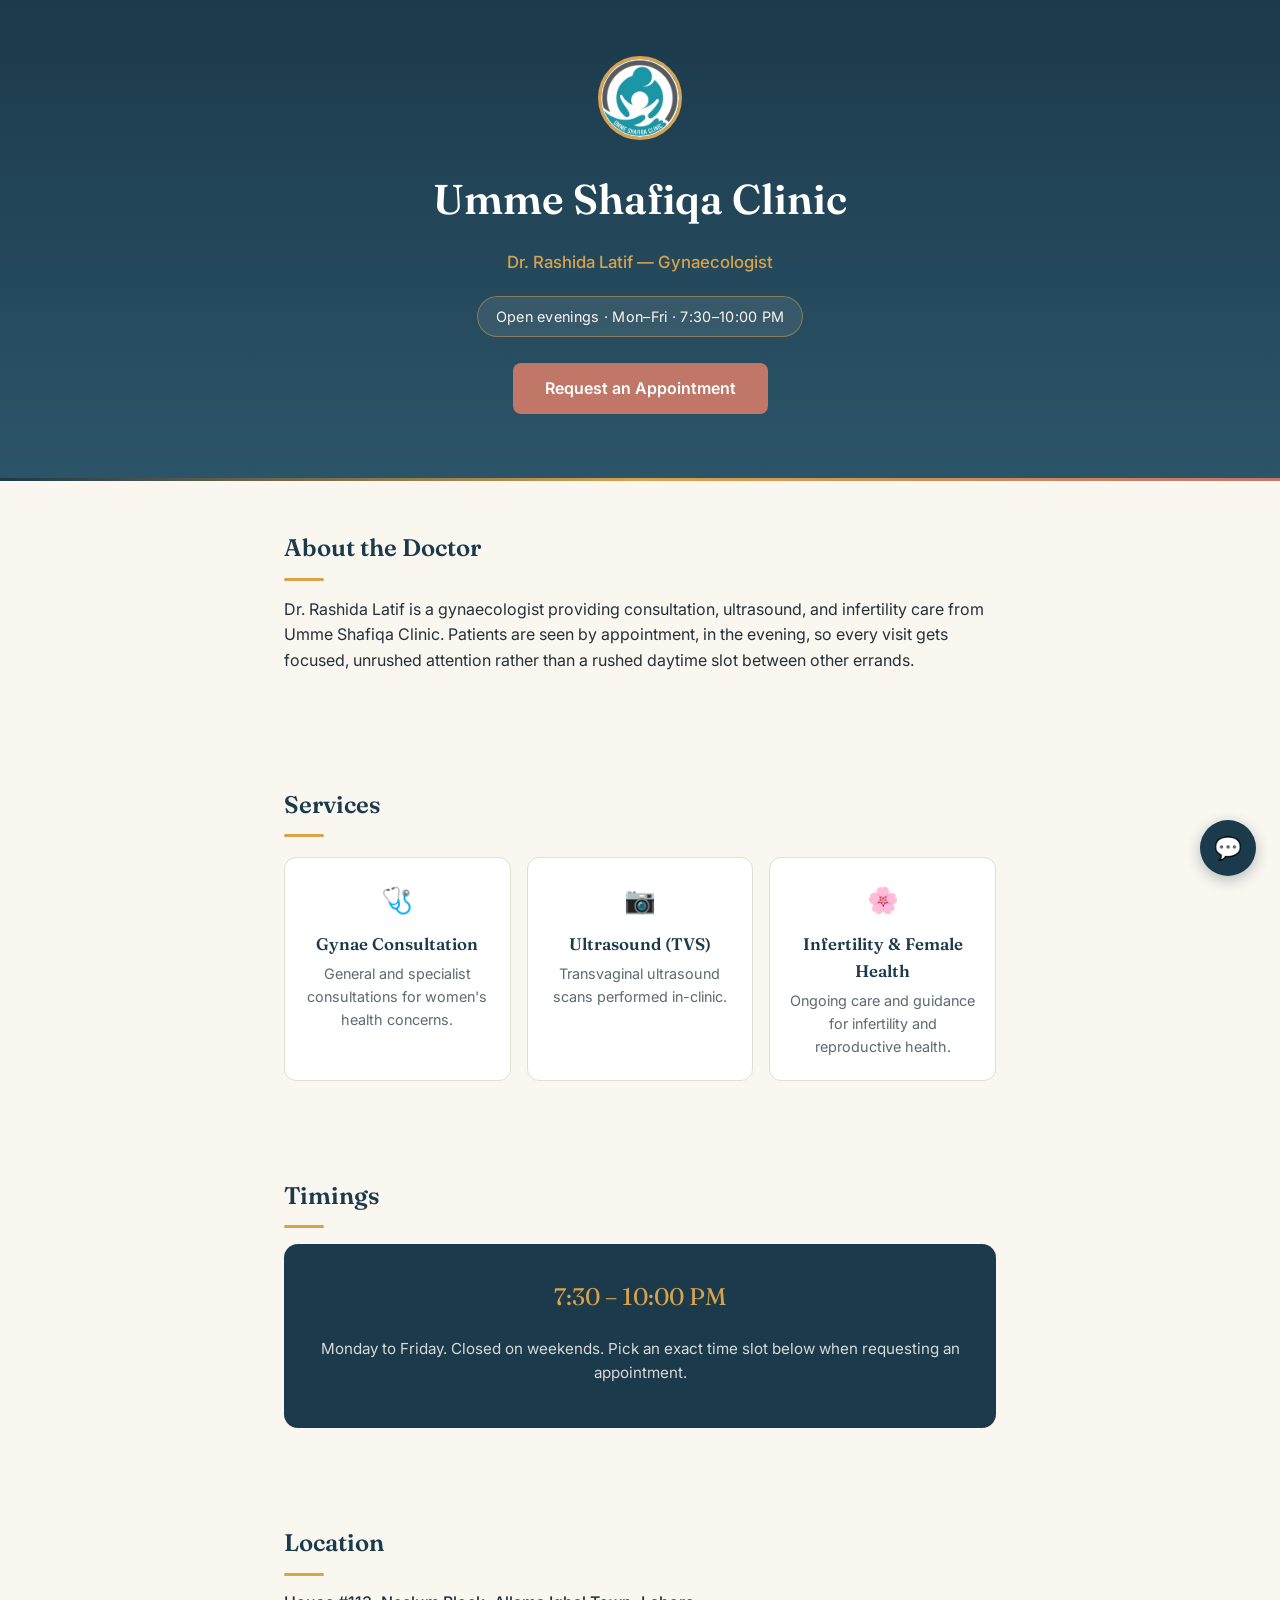
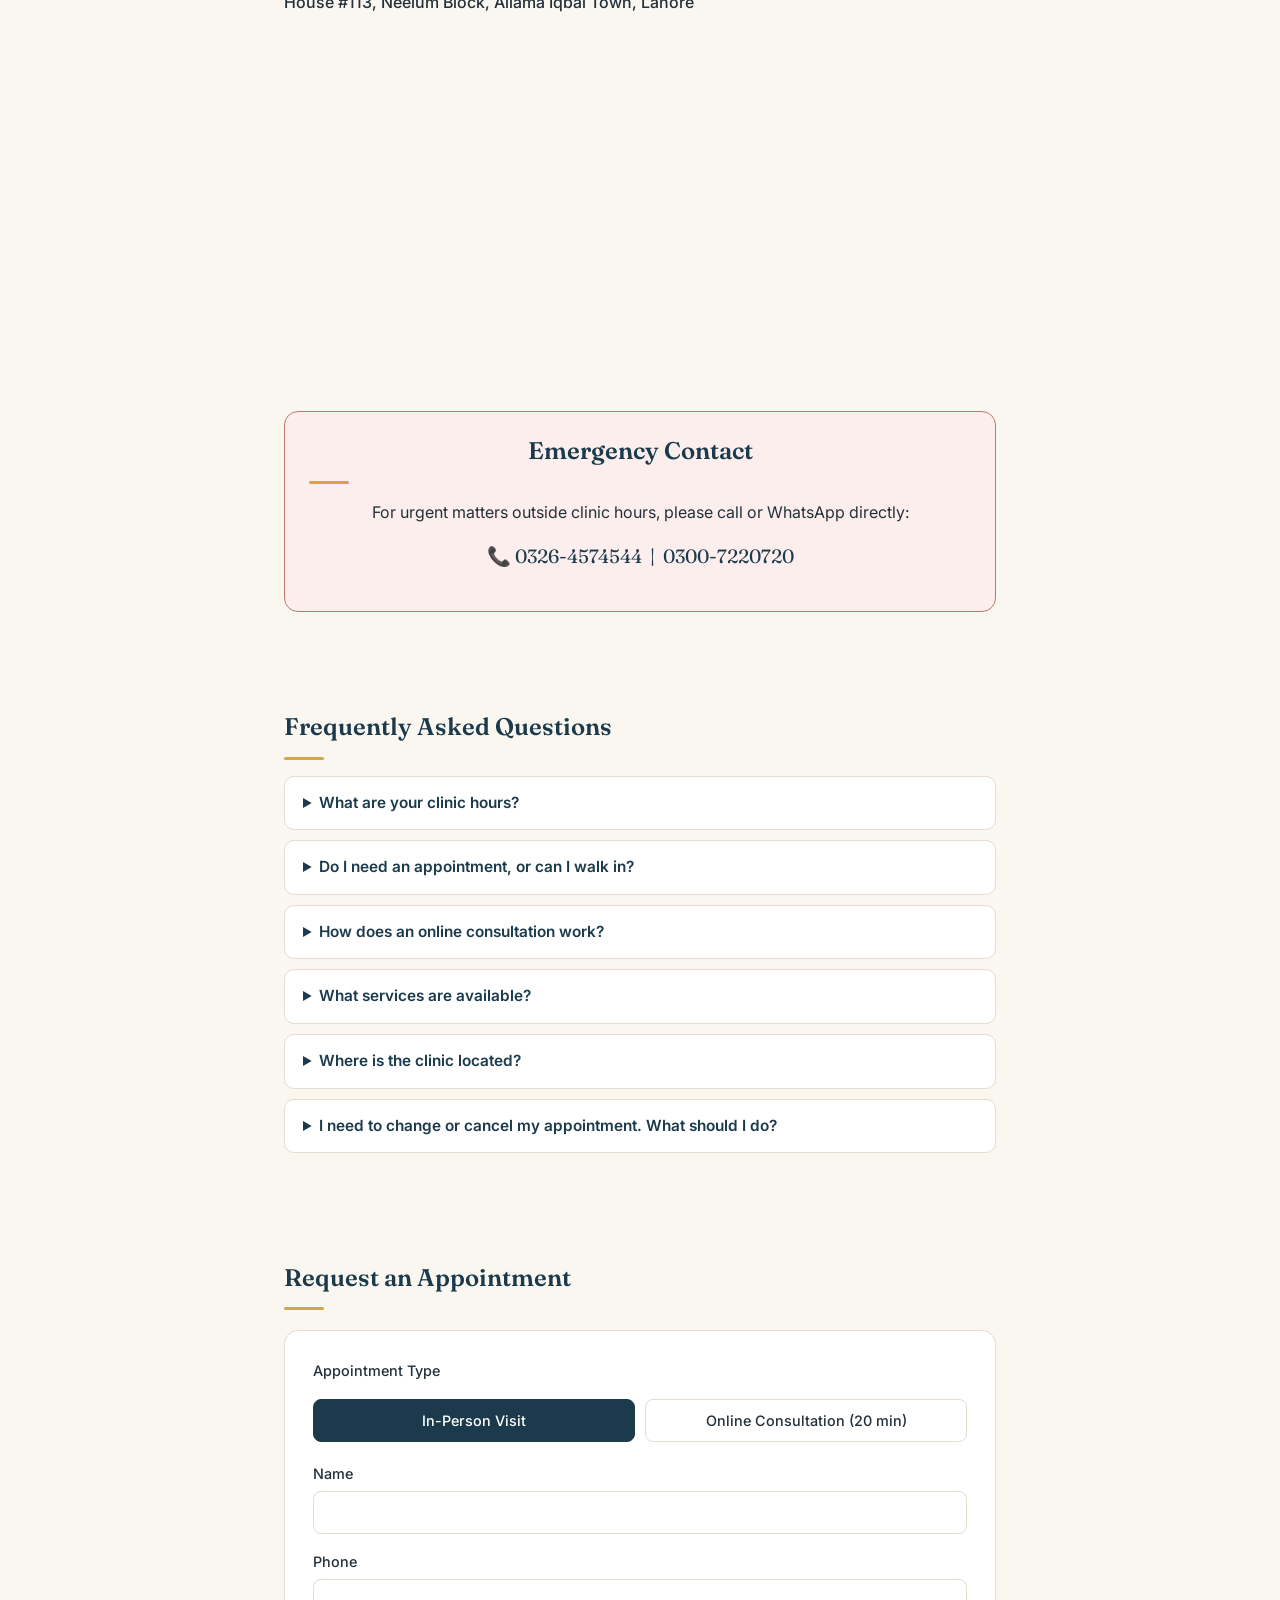
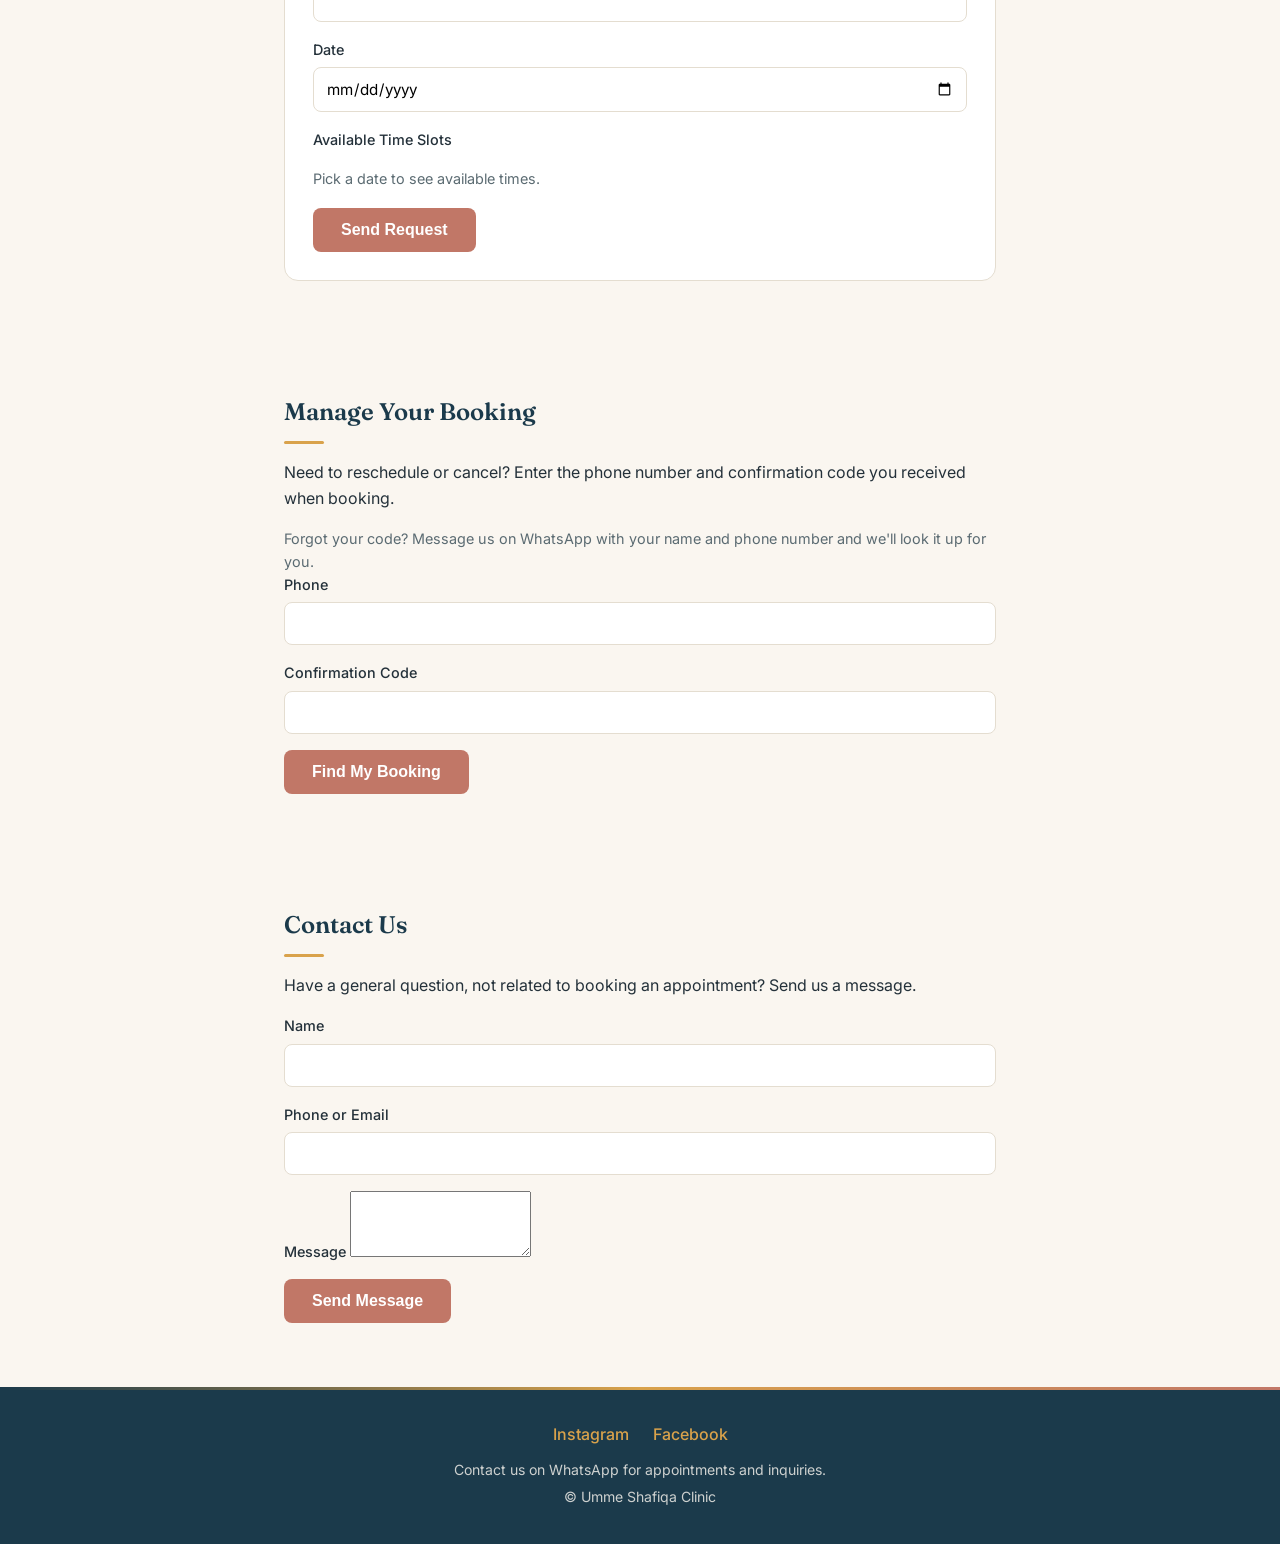
==== commit 130b7b02: "Add Phase 3 AI FAQ assistant using Grok API" ====
--- a/index.html
+++ b/index.html
@@ -458,7 +458,77 @@
     document.getElementById('contact-form-message').textContent = "Something went wrong. Please try WhatsApp instead.";
   });
 });
+
+// --- FAQ Chat Widget ---
+let faqConversation = [];
+const faqPanel = document.getElementById('faq-panel');
+const faqMessages = document.getElementById('faq-messages');
+const faqInput = document.getElementById('faq-input');
+
+document.getElementById('faq-toggle-btn').addEventListener('click', () => {
+  faqPanel.style.display = faqPanel.style.display === 'none' ? 'flex' : 'none';
+});
+document.getElementById('faq-close-btn').addEventListener('click', () => {
+  faqPanel.style.display = 'none';
+});
+
+function addFaqMessage(text, sender) {
+  const div = document.createElement('div');
+  div.className = `faq-msg faq-msg-${sender}`;
+  div.textContent = text;
+  faqMessages.appendChild(div);
+  faqMessages.scrollTop = faqMessages.scrollHeight;
+}
+
+function sendFaqMessage() {
+  const text = faqInput.value.trim();
+  if (!text) return;
+  addFaqMessage(text, 'user');
+  faqInput.value = '';
+  faqInput.disabled = true;
+
+  fetch(`${BACKEND}/faq-chat`, {
+    method: 'POST',
+    headers: {'Content-Type': 'application/json'},
+    body: JSON.stringify({ message: text, conversation: faqConversation })
+  })
+  .then(res => res.json())
+  .then(data => {
+    addFaqMessage(data.reply, 'bot');
+    faqConversation.push({ role: 'user', content: text });
+    faqConversation.push({ role: 'assistant', content: data.reply });
+  })
+  .catch(() => {
+    addFaqMessage("Sorry, something went wrong. Please contact us on WhatsApp.", 'bot');
+  })
+  .finally(() => {
+    faqInput.disabled = false;
+    faqInput.focus();
+  });
+}
+
+document.getElementById('faq-send-btn').addEventListener('click', sendFaqMessage);
+faqInput.addEventListener('keypress', (e) => {
+  if (e.key === 'Enter') sendFaqMessage();
+});
 </script>
+
+<div id="faq-widget">
+  <button id="faq-toggle-btn" aria-label="Ask a question">💬</button>
+  <div id="faq-panel" style="display:none;">
+    <div id="faq-header">
+      <span>Ask us anything</span>
+      <button id="faq-close-btn" aria-label="Close">✕</button>
+    </div>
+    <div id="faq-messages">
+      <div class="faq-msg faq-msg-bot">Hi! Ask me about our hours, services, fees, or booking. For medical questions, please consult the doctor directly.</div>
+    </div>
+    <div id="faq-input-row">
+      <input type="text" id="faq-input" placeholder="Type your question...">
+      <button id="faq-send-btn">Send</button>
+    </div>
+  </div>
+</div>
 
 </body>
 </html>
--- a/style.css
+++ b/style.css
@@ -426,6 +426,118 @@
 
 footer p { margin: 4px 0; font-size: 0.88rem; }
 
+
+/* FAQ Chat Widget */
+#faq-widget {
+  position: fixed;
+  bottom: 24px;
+  right: 24px;
+  z-index: 999;
+  font-family: 'Inter', sans-serif;
+}
+
+#faq-toggle-btn {
+  width: 56px;
+  height: 56px;
+  border-radius: 50%;
+  background: var(--navy);
+  color: #fff;
+  border: none;
+  font-size: 1.4rem;
+  cursor: pointer;
+  box-shadow: 0 4px 14px rgba(27,58,75,0.3);
+}
+
+#faq-panel {
+  position: absolute;
+  bottom: 68px;
+  right: 0;
+  width: 320px;
+  max-width: 85vw;
+  height: 420px;
+  background: var(--cream);
+  border: 1px solid var(--line);
+  border-radius: 14px;
+  box-shadow: 0 8px 28px rgba(27,58,75,0.25);
+  flex-direction: column;
+  overflow: hidden;
+}
+
+#faq-header {
+  background: var(--navy);
+  color: #fff;
+  padding: 12px 16px;
+  display: flex;
+  justify-content: space-between;
+  align-items: center;
+  font-weight: 600;
+  font-size: 0.95rem;
+}
+
+#faq-header button {
+  background: none;
+  border: none;
+  color: #fff;
+  cursor: pointer;
+  font-size: 1rem;
+}
+
+#faq-messages {
+  flex: 1;
+  overflow-y: auto;
+  padding: 14px;
+  display: flex;
+  flex-direction: column;
+  gap: 8px;
+}
+
+.faq-msg {
+  padding: 8px 12px;
+  border-radius: 10px;
+  font-size: 0.88rem;
+  max-width: 85%;
+  line-height: 1.4;
+}
+
+.faq-msg-bot {
+  background: #fff;
+  border: 1px solid var(--line);
+  color: var(--slate);
+  align-self: flex-start;
+}
+
+.faq-msg-user {
+  background: var(--navy);
+  color: #fff;
+  align-self: flex-end;
+}
+
+#faq-input-row {
+  display: flex;
+  border-top: 1px solid var(--line);
+  padding: 10px;
+  gap: 8px;
+}
+
+#faq-input {
+  flex: 1;
+  padding: 8px 10px;
+  border: 1px solid var(--line);
+  border-radius: 8px;
+  font-family: 'Inter', sans-serif;
+  font-size: 0.88rem;
+}
+
+#faq-send-btn {
+  background: var(--rose);
+  color: #fff;
+  border: none;
+  padding: 8px 14px;
+  border-radius: 8px;
+  cursor: pointer;
+  font-size: 0.85rem;
+}
+
 @media (max-width: 480px) {
   header.hero { padding: 44px 18px 48px; }
   section.info { padding: 36px 18px; }
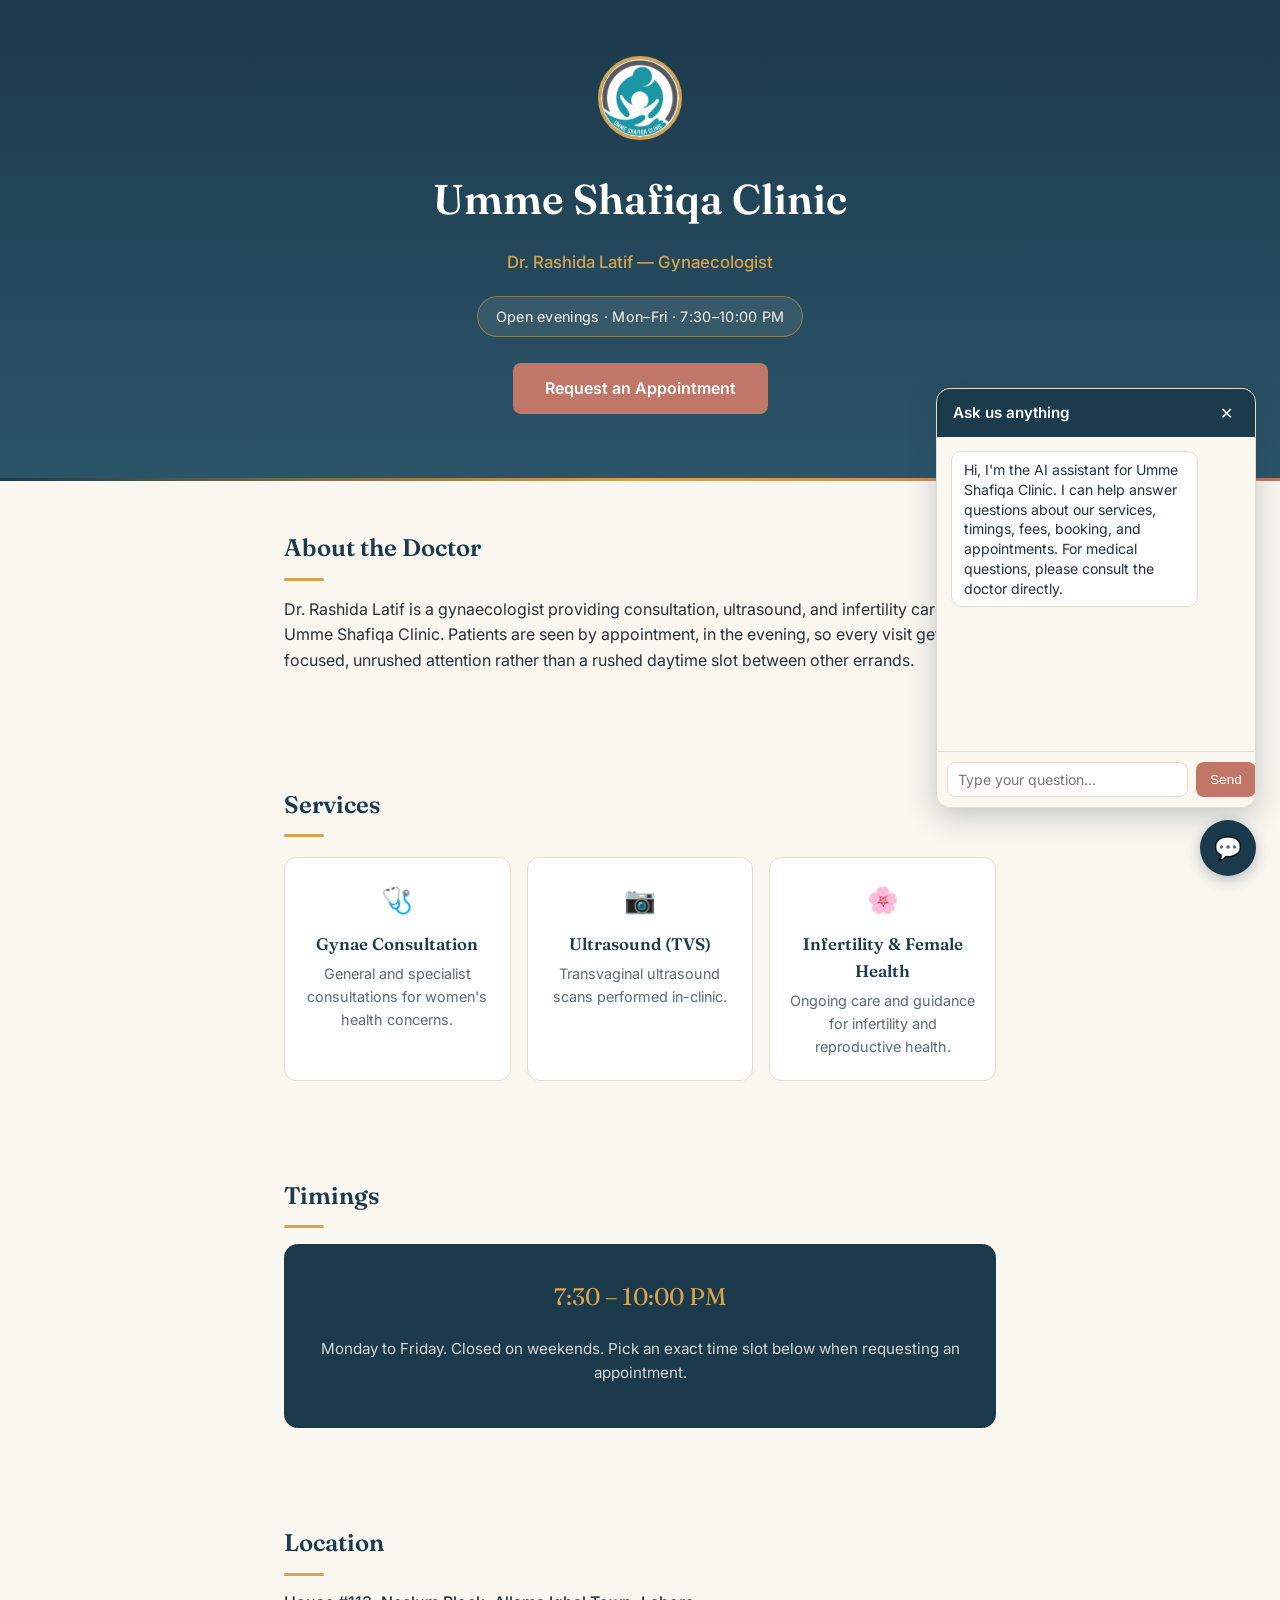
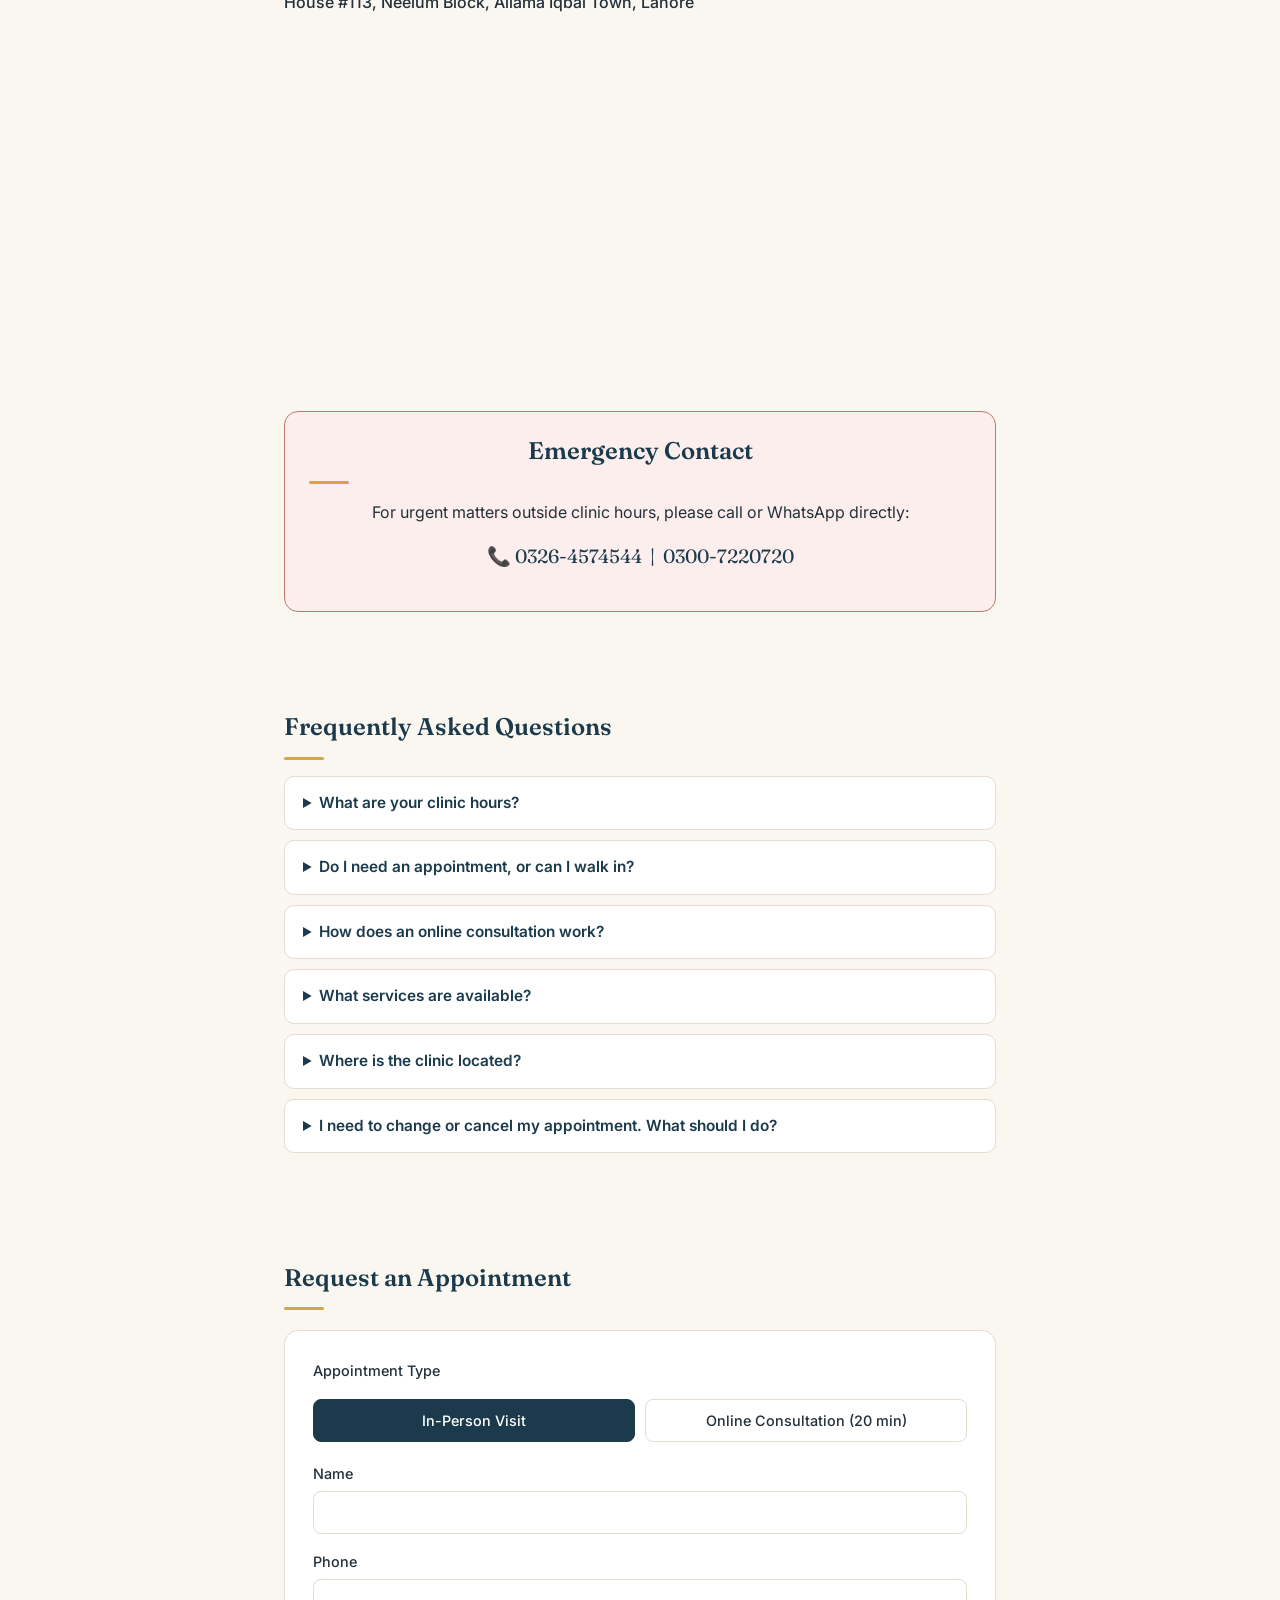
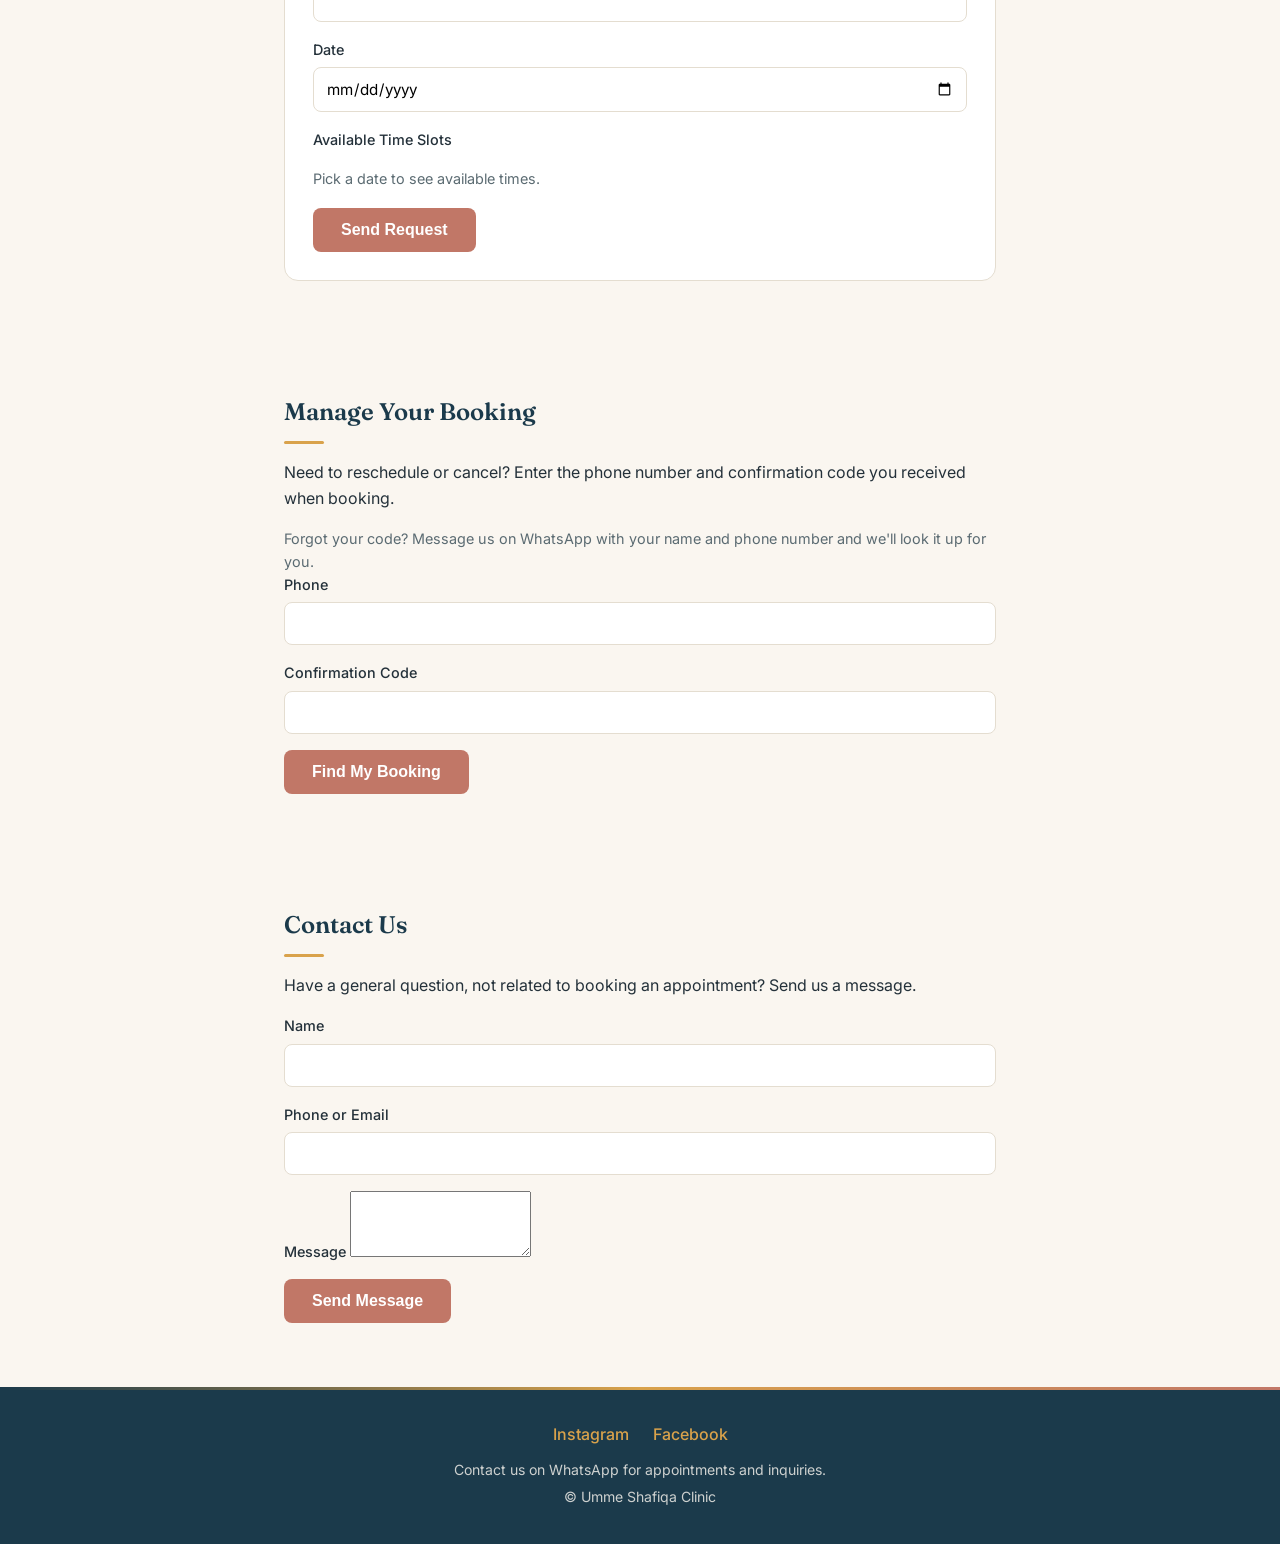
==== commit cfb106b7: "t pushMerge branch 'main' of https://github.com/mabdullah52/umme-shafiqa-clinic" ====
--- a/index.html
+++ b/index.html
@@ -9,6 +9,23 @@
 <link rel="icon" type="image/jpeg" href="logo.jpeg">
 </head>
 <body>
+
+<div id="faq-widget">
+  <button id="faq-toggle-btn" aria-label="Ask a question">💬</button>
+  <div id="faq-panel" style="display:none;">
+    <div id="faq-header">
+      <span>Ask us anything</span>
+      <button id="faq-close-btn" aria-label="Close">✕</button>
+    </div>
+    <div id="faq-messages">
+      <div class="faq-msg faq-msg-bot">Hi, I'm the AI assistant for Umme Shafiqa Clinic. I can help answer questions about our services, timings, fees, booking, and appointments. For medical questions, please consult the doctor directly.</div>
+    </div>
+    <div id="faq-input-row">
+      <input type="text" id="faq-input" placeholder="Type your question...">
+      <button id="faq-send-btn">Send</button>
+    </div>
+  </div>
+</div>
 
 <header class="hero">
   <img src="logo.jpeg" alt="Umme Shafiqa Clinic Logo" class="logo">
@@ -468,6 +485,11 @@
 document.getElementById('faq-toggle-btn').addEventListener('click', () => {
   faqPanel.style.display = faqPanel.style.display === 'none' ? 'flex' : 'none';
 });
+
+// Auto-open once, a couple seconds after the page loads, so visitors see the intro
+setTimeout(() => {
+  faqPanel.style.display = 'flex';
+}, 2000);
 document.getElementById('faq-close-btn').addEventListener('click', () => {
   faqPanel.style.display = 'none';
 });
@@ -513,22 +535,5 @@
 });
 </script>
 
-<div id="faq-widget">
-  <button id="faq-toggle-btn" aria-label="Ask a question">💬</button>
-  <div id="faq-panel" style="display:none;">
-    <div id="faq-header">
-      <span>Ask us anything</span>
-      <button id="faq-close-btn" aria-label="Close">✕</button>
-    </div>
-    <div id="faq-messages">
-      <div class="faq-msg faq-msg-bot">Hi! Ask me about our hours, services, fees, or booking. For medical questions, please consult the doctor directly.</div>
-    </div>
-    <div id="faq-input-row">
-      <input type="text" id="faq-input" placeholder="Type your question...">
-      <button id="faq-send-btn">Send</button>
-    </div>
-  </div>
-</div>
-
 </body>
-</html>+</html>
